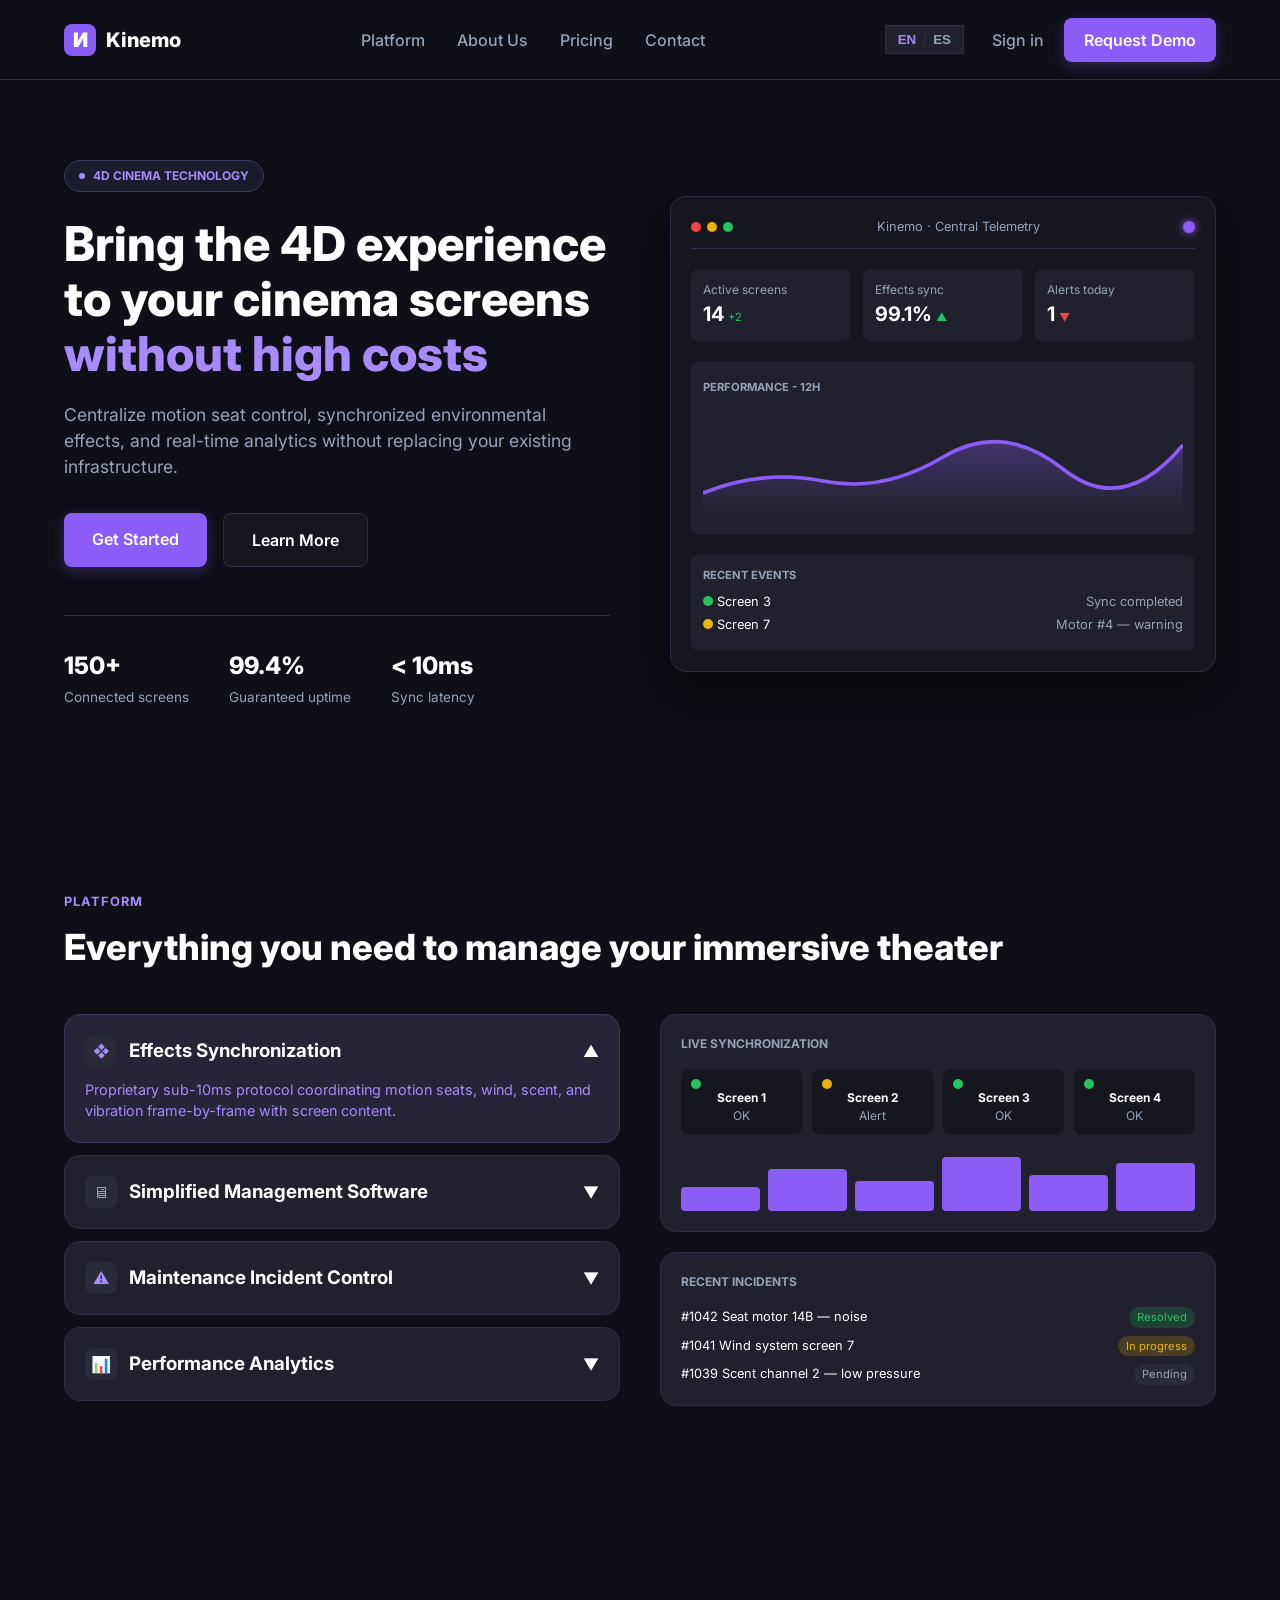
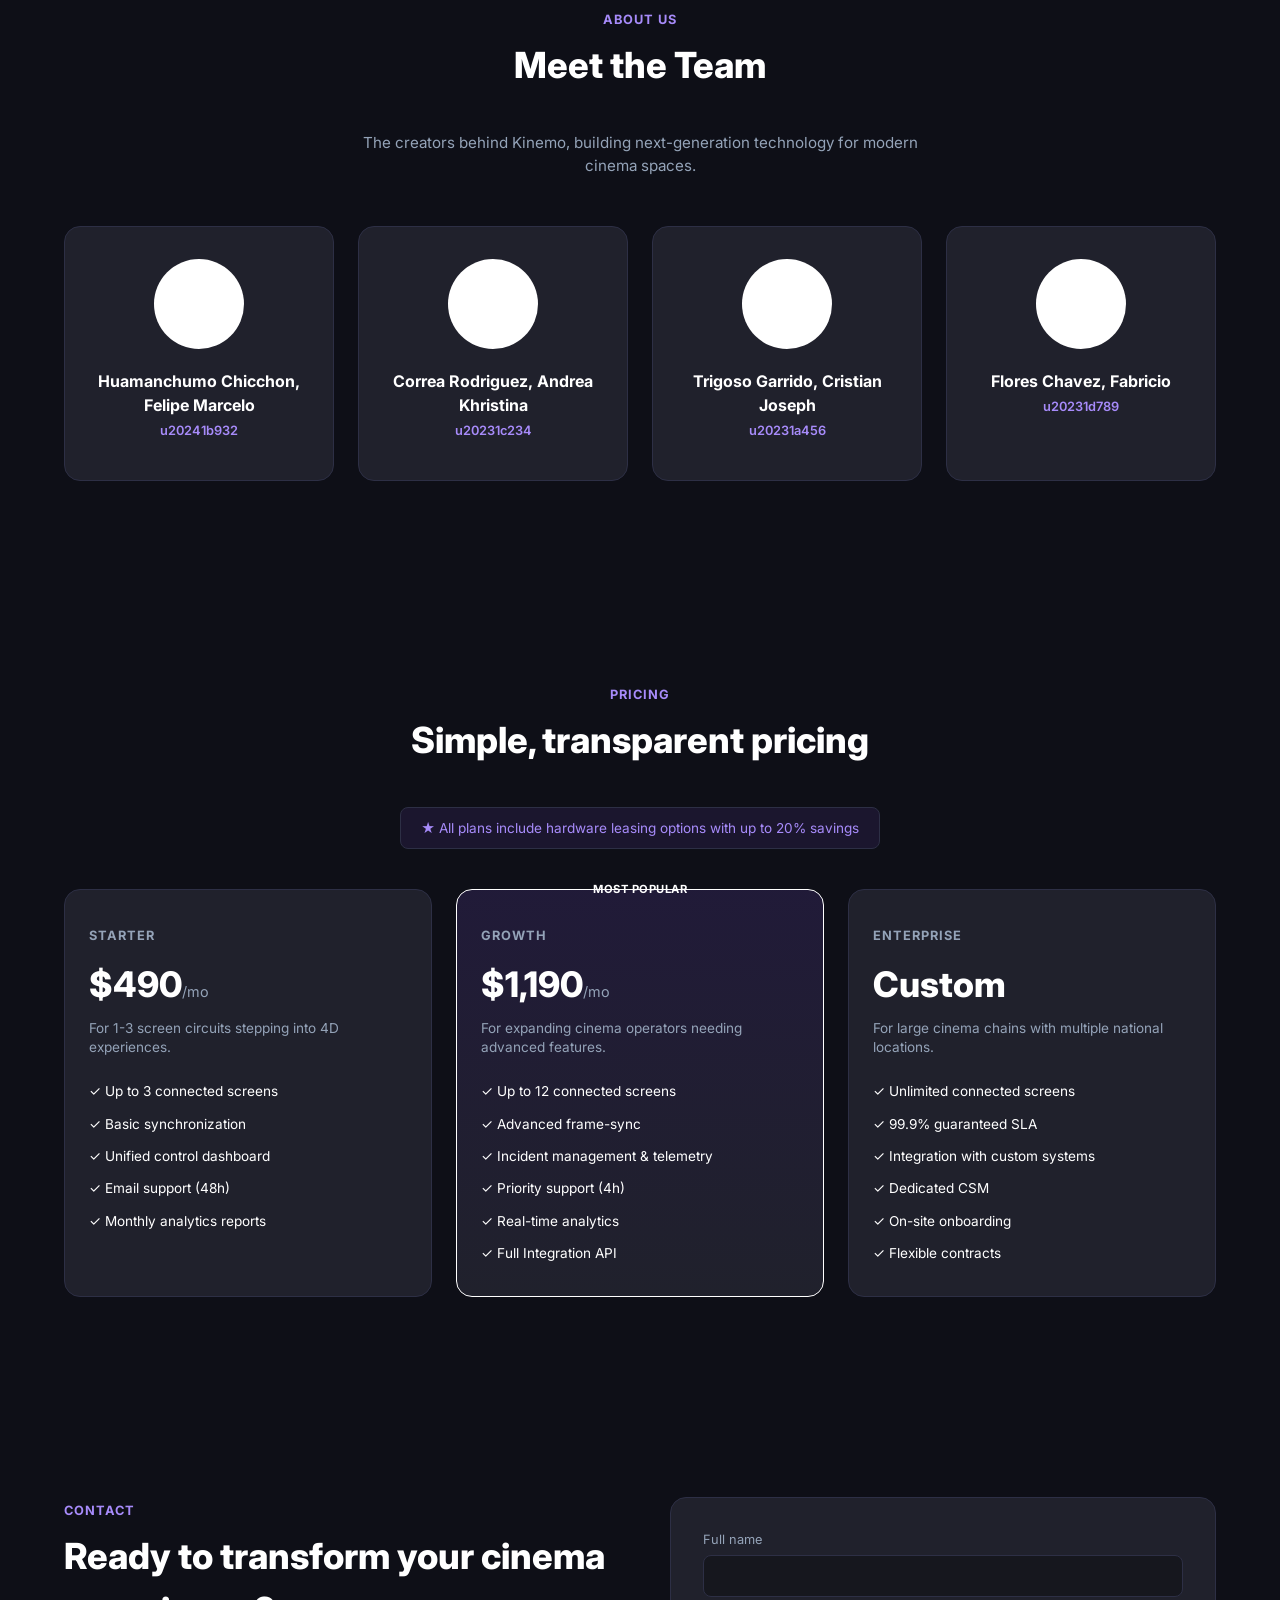
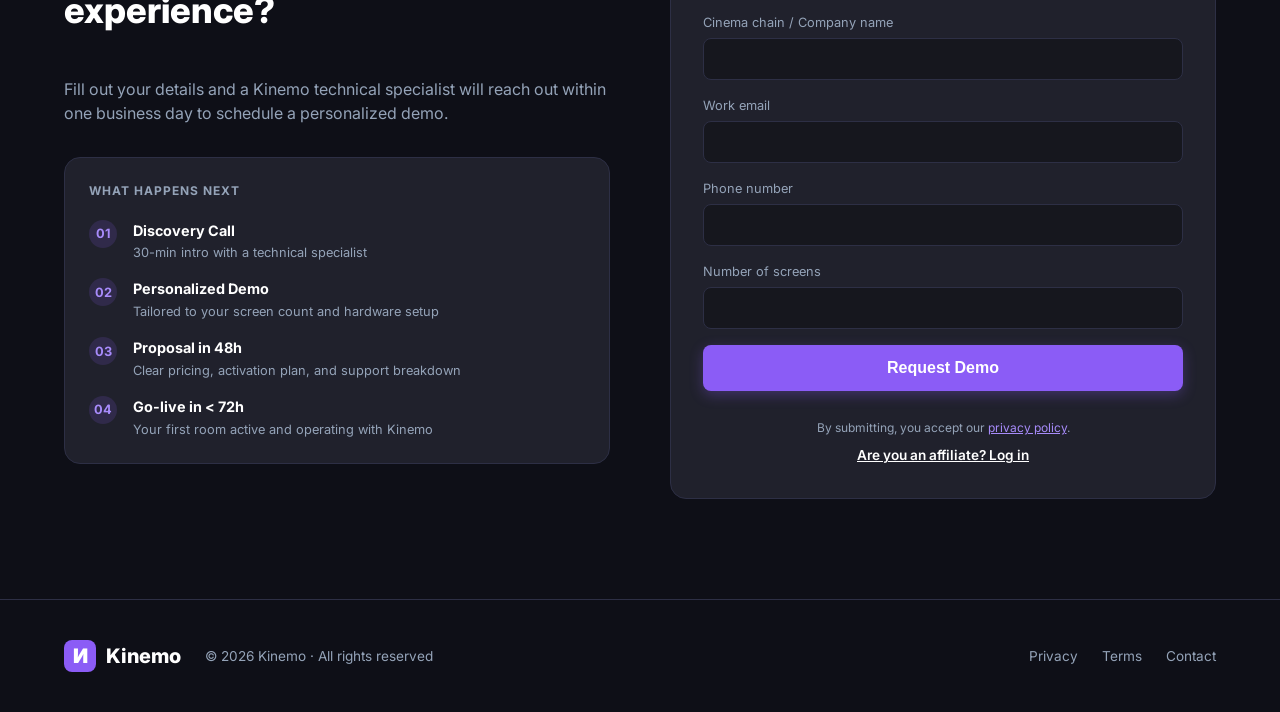
==== Kinemo-landing/index.html @ 74315244 "feat(landing): update about section, restore pricing cards and add EN/ES switcher" ====
<!DOCTYPE html>
<html lang="en">
<head>
    <meta charset="UTF-8" />
    <meta name="viewport" content="width=device-width, initial-scale=1.0" />
    <title>Kinemo — 4D Cinema Technology</title>
    <link rel="preconnect" href="https://fonts.googleapis.com">
    <link rel="preconnect" href="https://fonts.gstatic.com" crossorigin>
    <link href="https://fonts.googleapis.com/css2?family=Inter:wght@400;500;600;700;800&display=swap" rel="stylesheet">
    <link rel="stylesheet" href="css/style.css" />
</head>
<body>

<!-- HEADER / NAVBAR -->
<header class="navbar">
    <div class="container nav-container">
        <a href="#" class="logo">
            <span class="logo-icon">И</span>
            <span class="logo-text">Kinemo</span>
        </a>
        <nav class="nav-menu">
            <a href="#platform" class="nav-link" data-i18n="nav_platform">Platform</a>
            <a href="#about" class="nav-link" data-i18n="nav_about">About Us</a>
            <a href="#pricing" class="nav-link" data-i18n="nav_pricing">Pricing</a>
            <a href="#contact" class="nav-link" data-i18n="nav_contact">Contact</a>
        </nav>
        <div class="nav-actions">
            <!-- LANGUAGE SWITCHER -->
            <div class="lang-switch">
                <button id="lang-en" class="lang-btn active">EN</button>
                <span class="lang-divider">/</span>
                <button id="lang-es" class="lang-btn">ES</button>
            </div>
            <a href="#" class="btn-text" data-i18n="btn_signin">Sign in</a>
            <a href="#contact" class="btn-primary" data-i18n="btn_request_demo">Request Demo</a>
        </div>
    </div>
</header>

<!-- HERO SECTION -->
<section class="hero">
    <div class="container hero-grid">
        <div class="hero-content">
            <div class="badge">
                <span class="badge-dot"></span>
                <span data-i18n="hero_badge">4D CINEMA TECHNOLOGY</span>
            </div>
            <h1 class="hero-title" data-i18n="hero_title">
                Bring the 4D experience to your cinema screens <span class="highlight">without high costs</span>
            </h1>
            <p class="hero-description" data-i18n="hero_desc">
                Centralize motion seat control, synchronized environmental effects, and real-time analytics without replacing your existing infrastructure.
            </p>
            <div class="hero-actions">
                <a href="#contact" class="btn-primary btn-large" data-i18n="btn_start_now">Get Started</a>
                <a href="#platform" class="btn-secondary btn-large" data-i18n="btn_learn_more">Learn More</a>
            </div>
            <div class="hero-stats">
                <div class="stat-item">
                    <span class="stat-num">150+</span>
                    <span class="stat-label" data-i18n="stat_screens">Connected screens</span>
                </div>
                <div class="stat-item">
                    <span class="stat-num">99.4%</span>
                    <span class="stat-label" data-i18n="stat_uptime">Guaranteed uptime</span>
                </div>
                <div class="stat-item">
                    <span class="stat-num">&lt; 10ms</span>
                    <span class="stat-label" data-i18n="stat_latency">Sync latency</span>
                </div>
            </div>
        </div>

        <!-- DASHBOARD MOCKUP -->
        <div class="hero-preview">
            <div class="dashboard-card">
                <div class="dashboard-header">
                    <div class="window-dots">
                        <span class="dot red"></span>
                        <span class="dot yellow"></span>
                        <span class="dot green"></span>
                    </div>
                    <span class="dashboard-title">Kinemo · Central Telemetry</span>
                    <span class="dashboard-status-dot"></span>
                </div>
                <div class="dashboard-body">
                    <div class="metrics-grid">
                        <div class="metric-card">
                            <span class="m-label" data-i18n="dash_active_rooms">Active screens</span>
                            <span class="m-val">14</span>
                            <span class="m-sub positive">+2</span>
                        </div>
                        <div class="metric-card">
                            <span class="m-label" data-i18n="dash_sync">Effects sync</span>
                            <span class="m-val">99.1%</span>
                            <span class="m-sub positive">▲</span>
                        </div>
                        <div class="metric-card">
                            <span class="m-label" data-i18n="dash_alerts">Alerts today</span>
                            <span class="m-val">1</span>
                            <span class="m-sub negative">▼</span>
                        </div>
                    </div>
                    <div class="chart-box">
                        <span class="chart-title" data-i18n="dash_perf">PERFORMANCE - 12H</span>
                        <div class="chart-graphic">
                            <svg viewBox="0 0 400 100" class="chart-svg">
                                <path d="M0,80 Q50,60 100,70 T200,50 T300,60 T400,40 L400,100 L0,100 Z" fill="url(#grad)" opacity="0.4"/>
                                <path d="M0,80 Q50,60 100,70 T200,50 T300,60 T400,40" fill="none" stroke="#8B5CF6" stroke-width="3"/>
                                <defs>
                                    <linearGradient id="grad" x1="0%" y1="0%" x2="0%" y2="100%">
                                        <stop offset="0%" stop-color="#8B5CF6" stop-opacity="0.8"/>
                                        <stop offset="100%" stop-color="#8B5CF6" stop-opacity="0"/>
                                    </linearGradient>
                                </defs>
                            </svg>
                        </div>
                    </div>
                    <div class="events-list">
                        <span class="events-title" data-i18n="dash_events">RECENT EVENTS</span>
                        <div class="event-item">
                            <span class="e-room"><span class="dot green"></span> Screen 3</span>
                            <span class="e-msg" data-i18n="dash_evt1">Sync completed</span>
                        </div>
                        <div class="event-item">
                            <span class="e-room"><span class="dot yellow"></span> Screen 7</span>
                            <span class="e-msg" data-i18n="dash_evt2">Motor #4 — warning</span>
                        </div>
                    </div>
                </div>
            </div>
        </div>
    </div>
</section>

<!-- PLATFORM SECTION -->
<section id="platform" class="section platform-section">
    <div class="container">
        <span class="section-tag" data-i18n="plat_tag">PLATFORM</span>
        <h2 class="section-title" data-i18n="plat_title">Everything you need to manage your immersive theater</h2>

        <div class="platform-grid">
            <div class="accordion-list">
                <div class="accordion-item active" data-tab="tab-1">
                    <div class="acc-header">
                        <div class="acc-title-group">
                            <span class="acc-icon">❖</span>
                            <h3 data-i18n="plat_f1_title">Effects Synchronization</h3>
                        </div>
                        <span class="acc-arrow">▲</span>
                    </div>
                    <div class="acc-content" data-i18n="plat_f1_desc">
                        Proprietary sub-10ms protocol coordinating motion seats, wind, scent, and vibration frame-by-frame with screen content.
                    </div>
                </div>

                <div class="accordion-item" data-tab="tab-2">
                    <div class="acc-header">
                        <div class="acc-title-group">
                            <span class="acc-icon">🖥</span>
                            <h3 data-i18n="plat_f2_title">Simplified Management Software</h3>
                        </div>
                        <span class="acc-arrow">▼</span>
                    </div>
                    <div class="acc-content" data-i18n="plat_f2_desc">
                        Unified and intuitive dashboard to operate all theater rooms across your entire complex from a single screen.
                    </div>
                </div>

                <div class="accordion-item" data-tab="tab-3">
                    <div class="acc-header">
                        <div class="acc-title-group">
                            <span class="acc-icon">⚠</span>
                            <h3 data-i18n="plat_f3_title">Maintenance Incident Control</h3>
                        </div>
                        <span class="acc-arrow">▼</span>
                    </div>
                    <div class="acc-content" data-i18n="plat_f3_desc">
                        Proactive detection of mechanical and hydraulic issues before they interrupt a movie session.
                    </div>
                </div>

                <div class="accordion-item" data-tab="tab-4">
                    <div class="acc-header">
                        <div class="acc-title-group">
                            <span class="acc-icon">📊</span>
                            <h3 data-i18n="plat_f4_title">Performance Analytics</h3>
                        </div>
                        <span class="acc-arrow">▼</span>
                    </div>
                    <div class="acc-content" data-i18n="plat_f4_desc">
                        Detailed occupancy stats, power consumption insights, and real-time ROI tracking per auditorium.
                    </div>
                </div>
            </div>

            <div class="platform-visual">
                <div class="v-card">
                    <span class="v-title" data-i18n="plat_vis_title1">LIVE SYNCHRONIZATION</span>
                    <div class="rooms-grid">
                        <div class="room-box"><span class="dot green"></span><strong>Screen 1</strong><span>OK</span></div>
                        <div class="room-box"><span class="dot yellow"></span><strong>Screen 2</strong><span>Alert</span></div>
                        <div class="room-box"><span class="dot green"></span><strong>Screen 3</strong><span>OK</span></div>
                        <div class="room-box"><span class="dot green"></span><strong>Screen 4</strong><span>OK</span></div>
                    </div>
                    <div class="bars-graphic">
                        <div class="bar" style="height: 40%;"></div>
                        <div class="bar" style="height: 70%;"></div>
                        <div class="bar" style="height: 50%;"></div>
                        <div class="bar" style="height: 90%;"></div>
                        <div class="bar" style="height: 60%;"></div>
                        <div class="bar" style="height: 80%;"></div>
                    </div>
                </div>

                <div class="v-card">
                    <span class="v-title" data-i18n="plat_vis_title2">RECENT INCIDENTS</span>
                    <div class="incidents-list">
                        <div class="inc-item">
                            <span>#1042 Seat motor 14B — noise</span>
                            <span class="tag tag-green">Resolved</span>
                        </div>
                        <div class="inc-item">
                            <span>#1041 Wind system screen 7</span>
                            <span class="tag tag-yellow">In progress</span>
                        </div>
                        <div class="inc-item">
                            <span>#1039 Scent channel 2 — low pressure</span>
                            <span class="tag tag-gray">Pending</span>
                        </div>
                    </div>
                </div>
            </div>
        </div>
    </div>
</section>

<!-- ABOUT US SECTION -->
<section id="about" class="section about-section">
    <div class="container text-center">
        <span class="section-tag" data-i18n="about_tag">ABOUT US</span>
        <h2 class="section-title" data-i18n="about_title">Meet the Team</h2>
        <p class="about-subtitle" data-i18n="about_subtitle">
            The creators behind Kinemo, building next-generation technology for modern cinema spaces.
        </p>

        <div class="team-grid">
            <div class="team-card">
                <div class="avatar-circle"></div>
                <h3 class="member-name">Huamanchumo Chicchon, Felipe Marcelo</h3>
                <span class="member-code">u20241b932</span>
            </div>

            <div class="team-card">
                <div class="avatar-circle"></div>
                <h3 class="member-name">Correa Rodriguez, Andrea Khristina</h3>
                <span class="member-code">u20231c234</span>
            </div>

            <div class="team-card">
                <div class="avatar-circle"></div>
                <h3 class="member-name">Trigoso Garrido, Cristian Joseph</h3>
                <span class="member-code">u20231a456</span>
            </div>

            <div class="team-card">
                <div class="avatar-circle"></div>
                <h3 class="member-name">Flores Chavez, Fabricio</h3>
                <span class="member-code">u20231d789</span>
            </div>
        </div>
    </div>
</section>

<!-- PRICING SECTION (Original Graphic Cards without bottom buttons) -->
<section id="pricing" class="section pricing-section">
    <div class="container text-center">
        <span class="section-tag" data-i18n="pricing_tag">PRICING</span>
        <h2 class="section-title" data-i18n="pricing_title">Simple, transparent pricing</h2>

        <div class="pricing-banner" data-i18n="pricing_banner">
            ★ All plans include hardware leasing options with up to 20% savings
        </div>

        <div class="pricing-grid">
            <!-- STARTER CARD -->
            <div class="pricing-card">
                <div class="card-plan-header">
                    <span class="plan-name">STARTER</span>
                    <div class="plan-price">$490<span class="per-month">/mo</span></div>
                    <p class="plan-desc" data-i18n="p_starter_desc">For 1-3 screen circuits stepping into 4D experiences.</p>
                </div>
                <ul class="features-list">
                    <li data-i18n="p_s_f1">✓ Up to 3 connected screens</li>
                    <li data-i18n="p_s_f2">✓ Basic synchronization</li>
                    <li data-i18n="p_s_f3">✓ Unified control dashboard</li>
                    <li data-i18n="p_s_f4">✓ Email support (48h)</li>
                    <li data-i18n="p_s_f5">✓ Monthly analytics reports</li>
                </ul>
            </div>

            <!-- GROWTH CARD (FEATURED) -->
            <div class="pricing-card featured">
                <div class="featured-badge" data-i18n="p_badge_popular">MOST POPULAR</div>
                <div class="card-plan-header">
                    <span class="plan-name">GROWTH</span>
                    <div class="plan-price">$1,190<span class="per-month">/mo</span></div>
                    <p class="plan-desc" data-i18n="p_growth_desc">For expanding cinema operators needing advanced features.</p>
                </div>
                <ul class="features-list">
                    <li data-i18n="p_g_f1">✓ Up to 12 connected screens</li>
                    <li data-i18n="p_g_f2">✓ Advanced frame-sync</li>
                    <li data-i18n="p_g_f3">✓ Incident management & telemetry</li>
                    <li data-i18n="p_g_f4">✓ Priority support (4h)</li>
                    <li data-i18n="p_g_f5">✓ Real-time analytics</li>
                    <li data-i18n="p_g_f6">✓ Full Integration API</li>
                </ul>
            </div>

            <!-- ENTERPRISE CARD -->
            <div class="pricing-card">
                <div class="card-plan-header">
                    <span class="plan-name">ENTERPRISE</span>
                    <div class="plan-price">Custom</div>
                    <p class="plan-desc" data-i18n="p_ent_desc">For large cinema chains with multiple national locations.</p>
                </div>
                <ul class="features-list">
                    <li data-i18n="p_e_f1">✓ Unlimited connected screens</li>
                    <li data-i18n="p_e_f2">✓ 99.9% guaranteed SLA</li>
                    <li data-i18n="p_e_f3">✓ Integration with custom systems</li>
                    <li data-i18n="p_e_f4">✓ Dedicated CSM</li>
                    <li data-i18n="p_e_f5">✓ On-site onboarding</li>
                    <li data-i18n="p_e_f6">✓ Flexible contracts</li>
                </ul>
            </div>
        </div>
    </div>
</section>

<!-- CONTACT SECTION -->
<section id="contact" class="section contact-section">
    <div class="container contact-grid">
        <div class="contact-info">
            <span class="section-tag" data-i18n="contact_tag">CONTACT</span>
            <h2 class="section-title" data-i18n="contact_title">Ready to transform your cinema experience?</h2>
            <p class="contact-desc" data-i18n="contact_desc">
                Fill out your details and a Kinemo technical specialist will reach out within one business day to schedule a personalized demo.
            </p>

            <!-- WHAT HAPPENS NEXT GRAPHIC BOX -->
            <div class="steps-box">
                <span class="steps-title" data-i18n="steps_header">WHAT HAPPENS NEXT</span>
                <div class="step-item">
                    <div class="step-num">01</div>
                    <div class="step-text">
                        <strong data-i18n="step1_title">Discovery Call</strong>
                        <p data-i18n="step1_desc">30-min intro with a technical specialist</p>
                    </div>
                </div>
                <div class="step-item">
                    <div class="step-num">02</div>
                    <div class="step-text">
                        <strong data-i18n="step2_title">Personalized Demo</strong>
                        <p data-i18n="step2_desc">Tailored to your screen count and hardware setup</p>
                    </div>
                </div>
                <div class="step-item">
                    <div class="step-num">03</div>
                    <div class="step-text">
                        <strong data-i18n="step3_title">Proposal in 48h</strong>
                        <p data-i18n="step3_desc">Clear pricing, activation plan, and support breakdown</p>
                    </div>
                </div>
                <div class="step-item">
                    <div class="step-num">04</div>
                    <div class="step-text">
                        <strong data-i18n="step4_title">Go-live in &lt; 72h</strong>
                        <p data-i18n="step4_desc">Your first room active and operating with Kinemo</p>
                    </div>
                </div>
            </div>
        </div>

        <!-- FORM CARD -->
        <div class="form-card">
            <form id="demo-form">
                <div class="form-group">
                    <label for="name" data-i18n="lbl_fullname">Full name</label>
                    <input type="text" id="name" required />
                </div>
                <div class="form-group">
                    <label for="company" data-i18n="lbl_company">Cinema chain / Company name</label>
                    <input type="text" id="company" required />
                </div>
                <div class="form-group">
                    <label for="email" data-i18n="lbl_email">Work email</label>
                    <input type="email" id="email" required />
                </div>
                <div class="form-group">
                    <label for="phone" data-i18n="lbl_phone">Phone number</label>
                    <input type="tel" id="phone" required />
                </div>
                <div class="form-group">
                    <label for="screens" data-i18n="lbl_screens">Number of screens</label>
                    <input type="number" id="screens" min="1" required />
                </div>

                <button type="submit" class="btn-primary full-width btn-large" data-i18n="btn_request_demo">Request Demo</button>

                <div class="form-footer-links">
                    <p class="form-disclaimer"><span data-i18n="form_disclaimer">By submitting, you accept our</span> <a href="#" data-i18n="privacy_link">privacy policy</a>.</p>
                    <a href="#" class="affiliate-link" data-i18n="affiliate_link">Are you an affiliate? Log in</a>
                </div>
            </form>
        </div>
    </div>
</section>

<!-- FOOTER -->
<footer class="footer">
    <div class="container footer-container">
        <div class="footer-left">
            <a href="#" class="logo">
                <span class="logo-icon">И</span>
                <span class="logo-text">Kinemo</span>
            </a>
            <span class="copyright">© 2026 Kinemo · All rights reserved</span>
        </div>
        <div class="footer-links">
            <a href="#" data-i18n="ft_privacy">Privacy</a>
            <a href="#" data-i18n="ft_terms">Terms</a>
            <a href="#contact" data-i18n="ft_contact">Contact</a>
        </div>
    </div>
</footer>

<script src="js/main.js"></script>
</body>
</html>
---- Kinemo-landing/css/style.css ----
/* VARIABLES GLOBALES Y PALETA HEX */
:root {
    --bg-main: #0E0F17;
    --bg-card: #16171E;
    --bg-card-alt: #20212C;
    --bg-active: #272338;
    --purple-primary: #8B5CF6;
    --purple-light: #A78BFA;
    --purple-glow: rgba(139, 92, 246, 0.3);
    --text-white: #FFFFFF;
    --text-muted: #94A3B8;
    --border-color: #2D2F45;
    --border-active: #3B385D;
    --green-status: #22C55E;
    --yellow-status: #EAB308;
    --font-family: 'Inter', sans-serif;
    --radius-lg: 16px;
    --radius-md: 8px;
}

* {
    box-sizing: border-box;
    margin: 0;
    padding: 0;
}

body {
    background-color: var(--bg-main);
    color: var(--text-white);
    font-family: var(--font-family);
    line-height: 1.5;
}

.container {
    max-width: 1200px;
    margin: 0 auto;
    padding: 0 24px;
}

/* BOTONES */
.btn-primary {
    background-color: var(--purple-primary);
    color: var(--text-white);
    padding: 10px 20px;
    border-radius: var(--radius-md);
    text-decoration: none;
    font-weight: 600;
    border: none;
    cursor: pointer;
    box-shadow: 0 4px 14px var(--purple-glow);
    transition: all 0.2s ease;
    display: inline-block;
    text-align: center;
}

.btn-primary:hover {
    filter: brightness(1.1);
    transform: translateY(-1px);
}

.btn-secondary {
    background-color: var(--bg-card);
    color: var(--text-white);
    padding: 10px 20px;
    border-radius: var(--radius-md);
    text-decoration: none;
    font-weight: 600;
    border: 1px solid var(--border-color);
    display: inline-block;
    text-align: center;
}

.btn-white {
    background-color: #FFFFFF;
    color: #000000;
    padding: 10px 20px;
    border-radius: var(--radius-md);
    text-decoration: none;
    font-weight: 700;
    display: inline-block;
    text-align: center;
}

.btn-text {
    color: var(--text-muted);
    text-decoration: none;
    font-weight: 500;
}

.btn-large {
    padding: 14px 28px;
    font-size: 1rem;
}

.full-width {
    width: 100%;
}

/* HEADER */
.navbar {
    height: 80px;
    border-bottom: 1px solid var(--border-color);
    display: flex;
    align-items: center;
}

.nav-container {
    display: flex;
    justify-content: space-between;
    align-items: center;
    width: 100%;
}

.logo {
    display: flex;
    align-items: center;
    gap: 10px;
    text-decoration: none;
    color: var(--text-white);
    font-weight: 800;
    font-size: 1.25rem;
}

.logo-icon {
    background: var(--purple-primary);
    width: 32px;
    height: 32px;
    border-radius: 8px;
    display: flex;
    align-items: center;
    justify-content: center;
    font-weight: 900;
}

.nav-menu {
    display: flex;
    gap: 32px;
}

.nav-link {
    color: var(--text-muted);
    text-decoration: none;
    font-weight: 500;
    transition: color 0.2s;
}

.nav-link:hover {
    color: var(--text-white);
}

.nav-actions {
    display: flex;
    align-items: center;
    gap: 20px;
}

/* HERO */
.hero {
    padding: 80px 0;
}

.hero-grid {
    display: grid;
    grid-template-columns: 1fr 1fr;
    gap: 60px;
    align-items: center;
}

.badge {
    display: inline-flex;
    align-items: center;
    gap: 8px;
    background-color: #1A1B2D;
    border: 1px solid var(--border-active);
    color: var(--purple-light);
    padding: 6px 14px;
    border-radius: 20px;
    font-size: 0.75rem;
    font-weight: 700;
    margin-bottom: 24px;
}

.badge-dot {
    width: 6px;
    height: 6px;
    background-color: var(--purple-light);
    border-radius: 50%;
}

.hero-title {
    font-size: 3rem;
    font-weight: 800;
    line-height: 1.15;
    margin-bottom: 20px;
}

.hero-title .highlight {
    color: var(--purple-light);
}

.hero-description {
    color: var(--text-muted);
    font-size: 1.1rem;
    margin-bottom: 32px;
}

.hero-actions {
    display: flex;
    gap: 16px;
    margin-bottom: 48px;
}

.hero-stats {
    display: flex;
    gap: 40px;
    border-top: 1px solid var(--border-color);
    padding-top: 32px;
}

.stat-num {
    display: block;
    font-size: 1.5rem;
    font-weight: 800;
}

.stat-label {
    font-size: 0.85rem;
    color: var(--text-muted);
}

/* DASHBOARD PREVIEW */
.dashboard-card {
    background: var(--bg-card);
    border: 1px solid var(--border-color);
    border-radius: var(--radius-lg);
    padding: 20px;
    box-shadow: 0 20px 40px rgba(0, 0, 0, 0.5);
}

.dashboard-header {
    display: flex;
    align-items: center;
    justify-content: space-between;
    border-bottom: 1px solid var(--border-color);
    padding-bottom: 12px;
    margin-bottom: 20px;
}

.window-dots {
    display: flex;
    gap: 6px;
}

.dot {
    width: 10px;
    height: 10px;
    border-radius: 50%;
    display: inline-block;
}

.dot.red { background: #EF4444; }
.dot.yellow { background: var(--yellow-status); }
.dot.green { background: var(--green-status); }

.dashboard-title {
    font-size: 0.8rem;
    color: var(--text-muted);
}

.dashboard-status-dot {
    width: 12px;
    height: 12px;
    background: var(--purple-primary);
    border-radius: 50%;
    box-shadow: 0 0 8px var(--purple-primary);
}

.metrics-grid {
    display: grid;
    grid-template-columns: repeat(3, 1fr);
    gap: 12px;
    margin-bottom: 20px;
}

.metric-card {
    background: var(--bg-card-alt);
    padding: 12px;
    border-radius: var(--radius-md);
}

.m-label {
    display: block;
    font-size: 0.75rem;
    color: var(--text-muted);
}

.m-val {
    font-size: 1.25rem;
    font-weight: 700;
}

.m-sub {
    font-size: 0.7rem;
}

.m-sub.positive { color: var(--green-status); }
.m-sub.negative { color: #EF4444; }

.chart-box {
    background: var(--bg-card-alt);
    padding: 12px;
    border-radius: var(--radius-md);
    margin-bottom: 20px;
}

.chart-title {
    font-size: 0.7rem;
    color: var(--text-muted);
    font-weight: 700;
}

.events-list {
    background: var(--bg-card-alt);
    padding: 12px;
    border-radius: var(--radius-md);
}

.events-title {
    font-size: 0.7rem;
    color: var(--text-muted);
    font-weight: 700;
    display: block;
    margin-bottom: 8px;
}

.event-item {
    display: flex;
    justify-content: space-between;
    font-size: 0.8rem;
    margin-bottom: 4px;
}

.e-msg { color: var(--text-muted); }

/* SECCIONES COMPARTIDAS */
.section {
    padding: 100px 0;
}

.section-tag {
    color: var(--purple-light);
    font-size: 0.8rem;
    font-weight: 700;
    letter-spacing: 1px;
}

.section-title {
    font-size: 2.25rem;
    font-weight: 800;
    margin-top: 8px;
    margin-bottom: 40px;
}

.text-center {
    text-align: center;
}

/* ACCORDION / PLATFORM */
.platform-grid {
    display: grid;
    grid-template-columns: 1fr 1fr;
    gap: 40px;
}

.accordion-list {
    display: flex;
    flex-direction: column;
    gap: 12px;
}

.accordion-item {
    background: var(--bg-card-alt);
    border: 1px solid var(--border-color);
    border-radius: var(--radius-lg);
    padding: 20px;
    cursor: pointer;
}

.accordion-item.active {
    background: var(--bg-active);
    border-color: var(--border-active);
}

.acc-header {
    display: flex;
    justify-content: space-between;
    align-items: center;
}

.acc-title-group {
    display: flex;
    align-items: center;
    gap: 12px;
}

.acc-icon {
    background: #2A2B3A;
    color: var(--purple-light);
    width: 32px;
    height: 32px;
    border-radius: 8px;
    display: flex;
    align-items: center;
    justify-content: center;
}

.acc-content {
    margin-top: 12px;
    color: var(--purple-light);
    font-size: 0.9rem;
    display: none;
}

.accordion-item.active .acc-content {
    display: block;
}

.platform-visual {
    display: flex;
    flex-direction: column;
    gap: 20px;
}

.v-card {
    background: var(--bg-card-alt);
    border: 1px solid var(--border-color);
    border-radius: var(--radius-lg);
    padding: 20px;
}

.v-title {
    font-size: 0.75rem;
    color: var(--text-muted);
    font-weight: 700;
    margin-bottom: 16px;
    display: block;
}

.rooms-grid {
    display: grid;
    grid-template-columns: repeat(4, 1fr);
    gap: 10px;
    margin-bottom: 16px;
}

.room-box {
    background: var(--bg-card);
    padding: 10px;
    border-radius: 8px;
    font-size: 0.75rem;
    text-align: center;
}

.room-box span {
    display: block;
    color: var(--text-muted);
}

.bars-graphic {
    display: flex;
    align-items: flex-end;
    gap: 8px;
    height: 60px;
}

.bar {
    flex: 1;
    background: var(--purple-primary);
    border-radius: 4px;
}

.incidents-list {
    display: flex;
    flex-direction: column;
    gap: 8px;
}

.inc-item {
    display: flex;
    justify-content: space-between;
    font-size: 0.8rem;
}

.tag {
    padding: 2px 8px;
    border-radius: 12px;
    font-size: 0.7rem;
}

.tag-green { background: rgba(34, 197, 94, 0.2); color: var(--green-status); }
.tag-yellow { background: rgba(234, 179, 8, 0.2); color: var(--yellow-status); }
.tag-gray { background: #2A2B3A; color: var(--text-muted); }

/* PRICING */
.pricing-banner {
    background: var(--bg-active);
    border: 1px solid var(--border-active);
    text-align: center;
    padding: 12px;
    border-radius: var(--radius-lg);
    color: var(--purple-light);
    font-size: 0.9rem;
    margin-bottom: 40px;
}

.pricing-grid {
    display: grid;
    grid-template-columns: repeat(3, 1fr);
    gap: 24px;
}

.pricing-card {
    background: var(--bg-card-alt);
    border: 1px solid var(--border-color);
    border-radius: var(--radius-lg);
    padding: 32px;
    position: relative;
    display: flex;
    flex-direction: column;
}

.pricing-card.popular {
    background: var(--purple-primary);
    border-color: var(--purple-primary);
    color: var(--text-white);
}

.popular-badge {
    position: absolute;
    top: -12px;
    left: 20px;
    background: #FFFFFF;
    color: #000000;
    font-size: 0.7rem;
    font-weight: 800;
    padding: 4px 12px;
    border-radius: 12px;
}

.p-tier {
    font-size: 0.8rem;
    font-weight: 700;
}

.p-price {
    font-size: 2.5rem;
    font-weight: 800;
    margin: 12px 0;
}

.p-price span {
    font-size: 1rem;
    font-weight: 400;
    color: var(--text-muted);
}

.pricing-card.popular .p-price span {
    color: rgba(255, 255, 255, 0.8);
}

.p-desc {
    font-size: 0.85rem;
    color: var(--text-muted);
    margin-bottom: 24px;
}

.pricing-card.popular .p-desc {
    color: rgba(255, 255, 255, 0.9);
}

.p-features {
    list-style: none;
    margin-bottom: 32px;
    flex: 1;
}

.p-features li {
    font-size: 0.85rem;
    margin-bottom: 12px;
}

/* CONTACT */
.contact-grid {
    display: grid;
    grid-template-columns: 1fr 1fr;
    gap: 60px;
}

.contact-desc {
    color: var(--text-muted);
    margin-bottom: 32px;
}

.steps-card {
    background: var(--bg-card-alt);
    border: 1px solid var(--border-color);
    border-radius: var(--radius-lg);
    padding: 24px;
}

.steps-title {
    font-size: 0.75rem;
    color: var(--text-muted);
    font-weight: 700;
    display: block;
    margin-bottom: 16px;
}

.step-item {
    display: flex;
    gap: 16px;
    margin-bottom: 16px;
}

.step-num {
    background: #2A2B3A;
    color: var(--purple-light);
    width: 28px;
    height: 28px;
    border-radius: 50%;
    display: flex;
    align-items: center;
    justify-content: center;
    font-size: 0.75rem;
    font-weight: 700;
}

.step-item p {
    font-size: 0.8rem;
    color: var(--text-muted);
}

.form-card {
    background: var(--bg-card-alt);
    border: 1px solid var(--border-color);
    border-radius: var(--radius-lg);
    padding: 32px;
}

.form-card h3 {
    margin-bottom: 24px;
}

.form-group {
    margin-bottom: 16px;
}

.form-group label {
    display: block;
    font-size: 0.8rem;
    color: var(--text-muted);
    margin-bottom: 6px;
}

.form-group input {
    width: 100%;
    padding: 12px;
    background: var(--bg-card);
    border: 1px solid var(--border-color);
    border-radius: var(--radius-md);
    color: var(--text-white);
    font-family: inherit;
}

.form-group input:focus {
    outline: none;
    border-color: var(--purple-primary);
}

.form-disclaimer {
    font-size: 0.75rem;
    color: var(--text-muted);
    text-align: center;
    margin-top: 12px;
}

.form-disclaimer a {
    color: var(--purple-light);
}

/* FOOTER */
.footer {
    border-top: 1px solid var(--border-color);
    padding: 40px 0;
}

.footer-container {
    display: flex;
    justify-content: space-between;
    align-items: center;
}

.footer-left {
    display: flex;
    align-items: center;
    gap: 24px;
}

.copyright {
    font-size: 0.85rem;
    color: var(--text-muted);
}

.footer-links {
    display: flex;
    gap: 24px;
}

.footer-links a {
    color: var(--text-muted);
    text-decoration: none;
    font-size: 0.85rem
}
/* ABOUT US / EQUIPO */
.about-subtitle {
    color: var(--text-muted);
    max-width: 600px;
    margin: 0 auto 48px auto;
    font-size: 0.95rem;
}

.team-grid {
    display: grid;
    grid-template-columns: repeat(auto-fit, minmax(220px, 1fr));
    gap: 24px;
}

.team-card {
    background: var(--bg-card-alt);
    border: 1px solid var(--border-color);
    border-radius: var(--radius-lg);
    padding: 32px 20px;
    display: flex;
    flex-direction: column;
    align-items: center;
}

.avatar-circle {
    width: 90px;
    height: 90px;
    background-color: #FFFFFF;
    border-radius: 50%;
    margin-bottom: 20px;
}

.member-name {
    font-size: 1rem;
    font-weight: 700;
    margin-bottom: 4px;
}

.member-code {
    font-size: 0.8rem;
    color: var(--purple-light);
    font-weight: 600;
    margin-bottom: 8px;
}

.member-role {
    font-size: 0.8rem;
    color: var(--text-muted);
}

/* PRICING WIREFRAME */
.pricing-subtitle {
    color: var(--text-muted);
    font-size: 0.95rem;
    margin-bottom: 40px;
}

.pricing-wireframe-grid {
    display: grid;
    grid-template-columns: repeat(3, 1fr);
    gap: 24px;
}

.wireframe-box {
    background: var(--bg-card-alt);
    border: 1px solid var(--border-color);
    border-radius: var(--radius-lg);
    height: 320px;
    position: relative;
    overflow: hidden;
}

.wireframe-cross {
    width: 100%;
    height: 100%;
    position: relative;
}

.wireframe-cross::before,
.wireframe-cross::after {
    content: '';
    position: absolute;
    top: 0;
    left: 0;
    width: 100%;
    height: 100%;
    border-top: 1px dashed rgba(255, 255, 255, 0.2);
}

.wireframe-cross::before {
    transform: rotate(32deg);
    transform-origin: top left;
    width: 120%;
}

.wireframe-cross::after {
    transform: rotate(-32deg);
    transform-origin: top right;
    width: 120%;
}

.contact-media-placeholder {
    height: 240px;
    margin-top: 24px;
}

/* CONTACT FORM & FOOTER LINKS */
.form-footer-links {
    margin-top: 16px;
    text-align: center;
    display: flex;
    flex-direction: column;
    gap: 8px;
}

.affiliate-link {
    color: var(--text-white);
    font-size: 0.85rem;
    font-weight: 600;
    text-decoration: underline;
}

.affiliate-link:hover {
    color: var(--purple-light);

}

/* LANGUAGE SWITCHER */
.lang-switch {
    display: flex;
    align-items: center;
    gap: 4px;
    background: var(--bg-card-alt);
    border: 1px solid var(--border-color);
    padding: 4px 10px;
    border-radius: var(--radius-sm);
    font-size: 0.8rem;
    font-weight: 600;
    margin-right: 8px;
}

.lang-btn {
    background: none;
    border: none;
    color: var(--text-muted);
    cursor: pointer;
    padding: 0 2px;
    font-weight: 600;
    transition: color 0.2s;
}

.lang-btn.active,
.lang-btn:hover {
    color: var(--purple-light);
}

.lang-divider {
    color: var(--border-color);
}

/* PRICING STYLES (RESTORED) */
.pricing-banner {
    background: rgba(139, 92, 246, 0.1);
    border: 1px solid var(--border-color);
    color: var(--purple-light);
    padding: 10px 20px;
    border-radius: var(--radius-md);
    font-size: 0.85rem;
    display: inline-block;
    margin-bottom: 40px;
}

.pricing-grid {
    display: grid;
    grid-template-columns: repeat(auto-fit, minmax(280px, 1fr));
    gap: 24px;
    align-items: stretch;
}

.pricing-card {
    background: var(--bg-card-alt);
    border: 1px solid var(--border-color);
    border-radius: var(--radius-lg);
    padding: 32px 24px;
    display: flex;
    flex-direction: column;
    text-align: left;
    position: relative;
}

.pricing-card.featured {
    border-color: var(--purple-main);
    background: linear-gradient(180deg, rgba(139, 92, 246, 0.15) 0%, var(--bg-card-alt) 100%);
}

.featured-badge {
    position: absolute;
    top: -12px;
    left: 50%;
    transform: translateX(-50%);
    background: var(--purple-main);
    color: #FFF;
    font-size: 0.7rem;
    font-weight: 700;
    padding: 3px 12px;
    border-radius: 12px;
    letter-spacing: 0.5px;
}

.card-plan-header {
    margin-bottom: 24px;
}

.plan-name {
    font-size: 0.8rem;
    font-weight: 700;
    letter-spacing: 1px;
    color: var(--text-muted);
}

.plan-price {
    font-size: 2.2rem;
    font-weight: 800;
    color: var(--text-white);
    margin: 12px 0 8px 0;
}

.per-month {
    font-size: 0.9rem;
    color: var(--text-muted);
    font-weight: 400;
}

.plan-desc {
    font-size: 0.85rem;
    color: var(--text-muted);
    line-height: 1.4;
}

.features-list {
    list-style: none;
    padding: 0;
    margin: 0;
    display: flex;
    flex-direction: column;
    gap: 12px;
}

.features-list li {
    font-size: 0.85rem;
    color: var(--text-white);
}

/* WHAT HAPPENS NEXT BOX (RESTORED) */
.steps-box {
    background: var(--bg-card-alt);
    border: 1px solid var(--border-color);
    border-radius: var(--radius-lg);
    padding: 24px;
    margin-top: 32px;
}

.steps-title {
    display: block;
    font-size: 0.75rem;
    font-weight: 700;
    color: var(--text-muted);
    letter-spacing: 1px;
    margin-bottom: 20px;
}

.step-item {
    display: flex;
    align-items: flex-start;
    gap: 16px;
    margin-bottom: 16px;
}

.step-item:last-child {
    margin-bottom: 0;
}

.step-num {
    background: rgba(139, 92, 246, 0.15);
    color: var(--purple-light);
    font-size: 0.8rem;
    font-weight: 700;
    width: 28px;
    height: 28px;
    border-radius: 50%;
    display: flex;
    align-items: center;
    justify-content: center;
    flex-shrink: 0;
}

.step-text strong {
    display: block;
    font-size: 0.9rem;
    color: var(--text-white);
}

.step-text p {
    font-size: 0.8rem;
    color: var(--text-muted);
    margin: 2px 0 0 0;
}
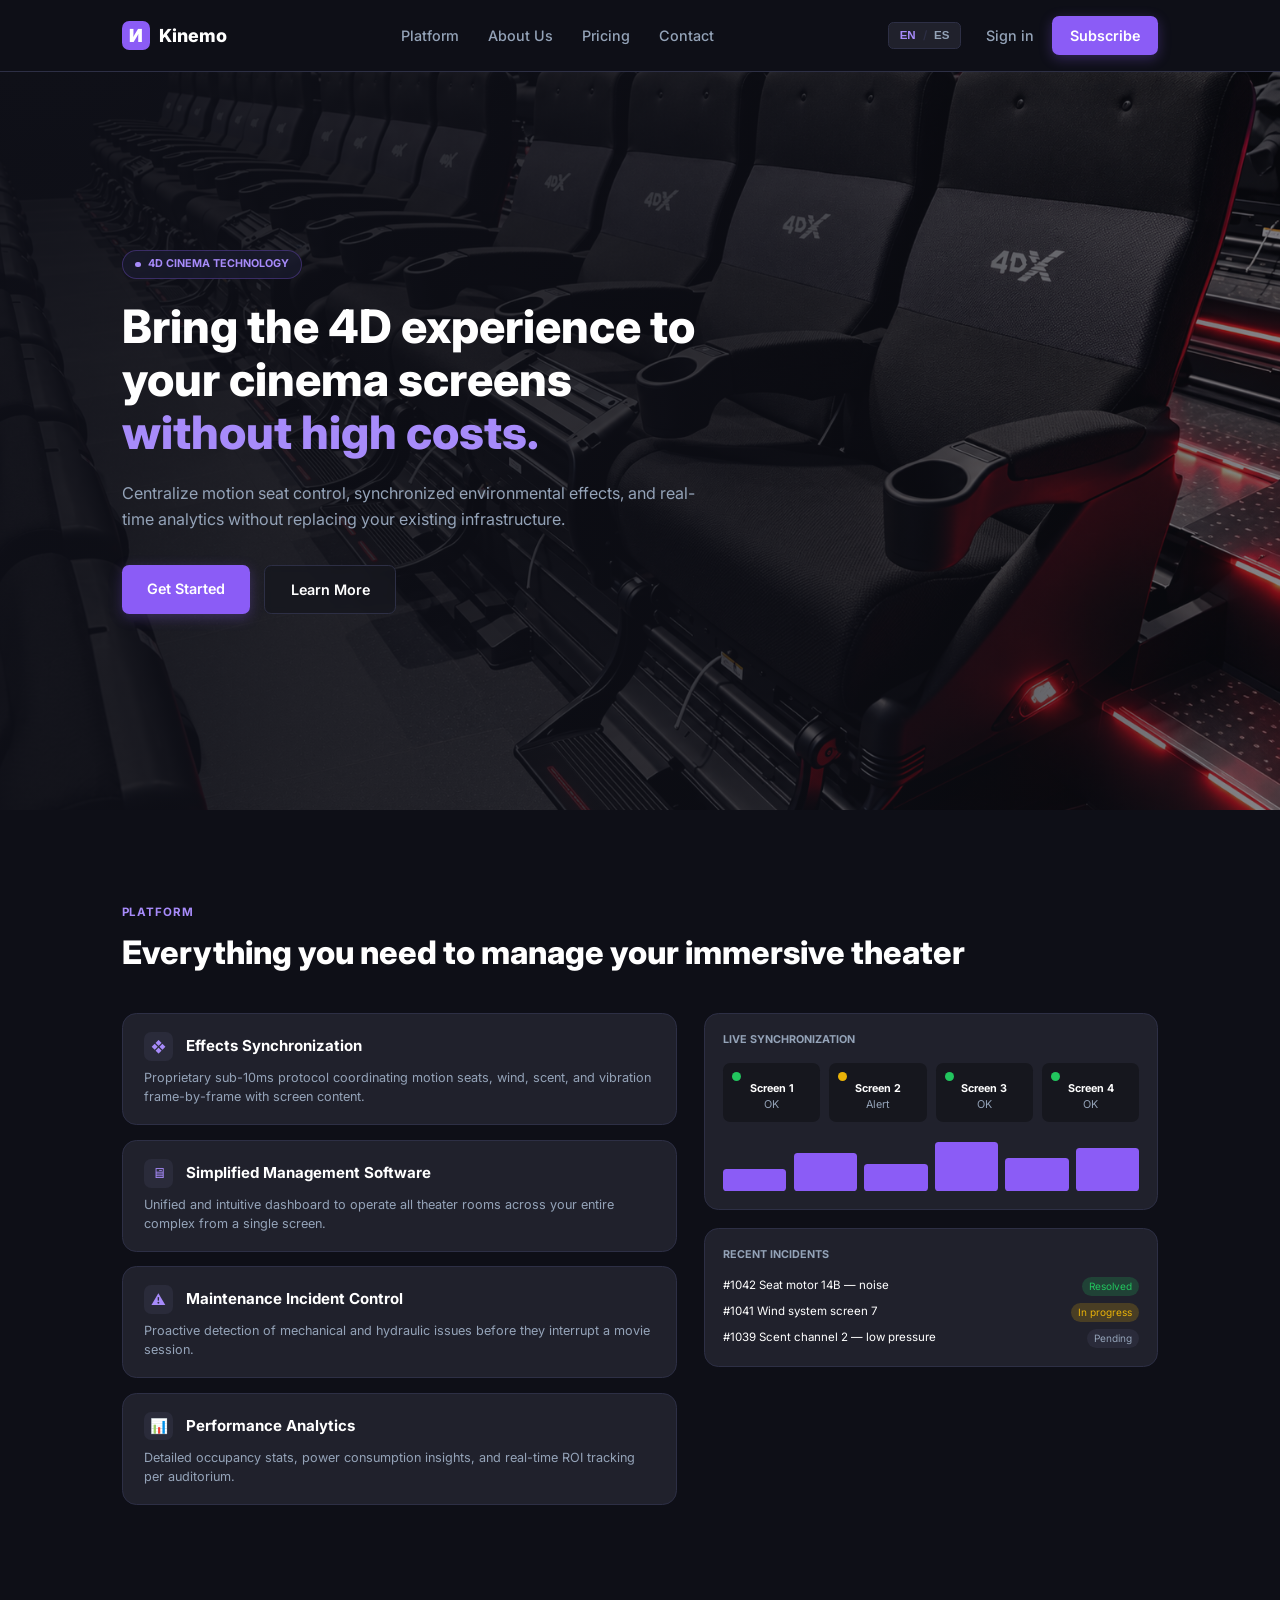
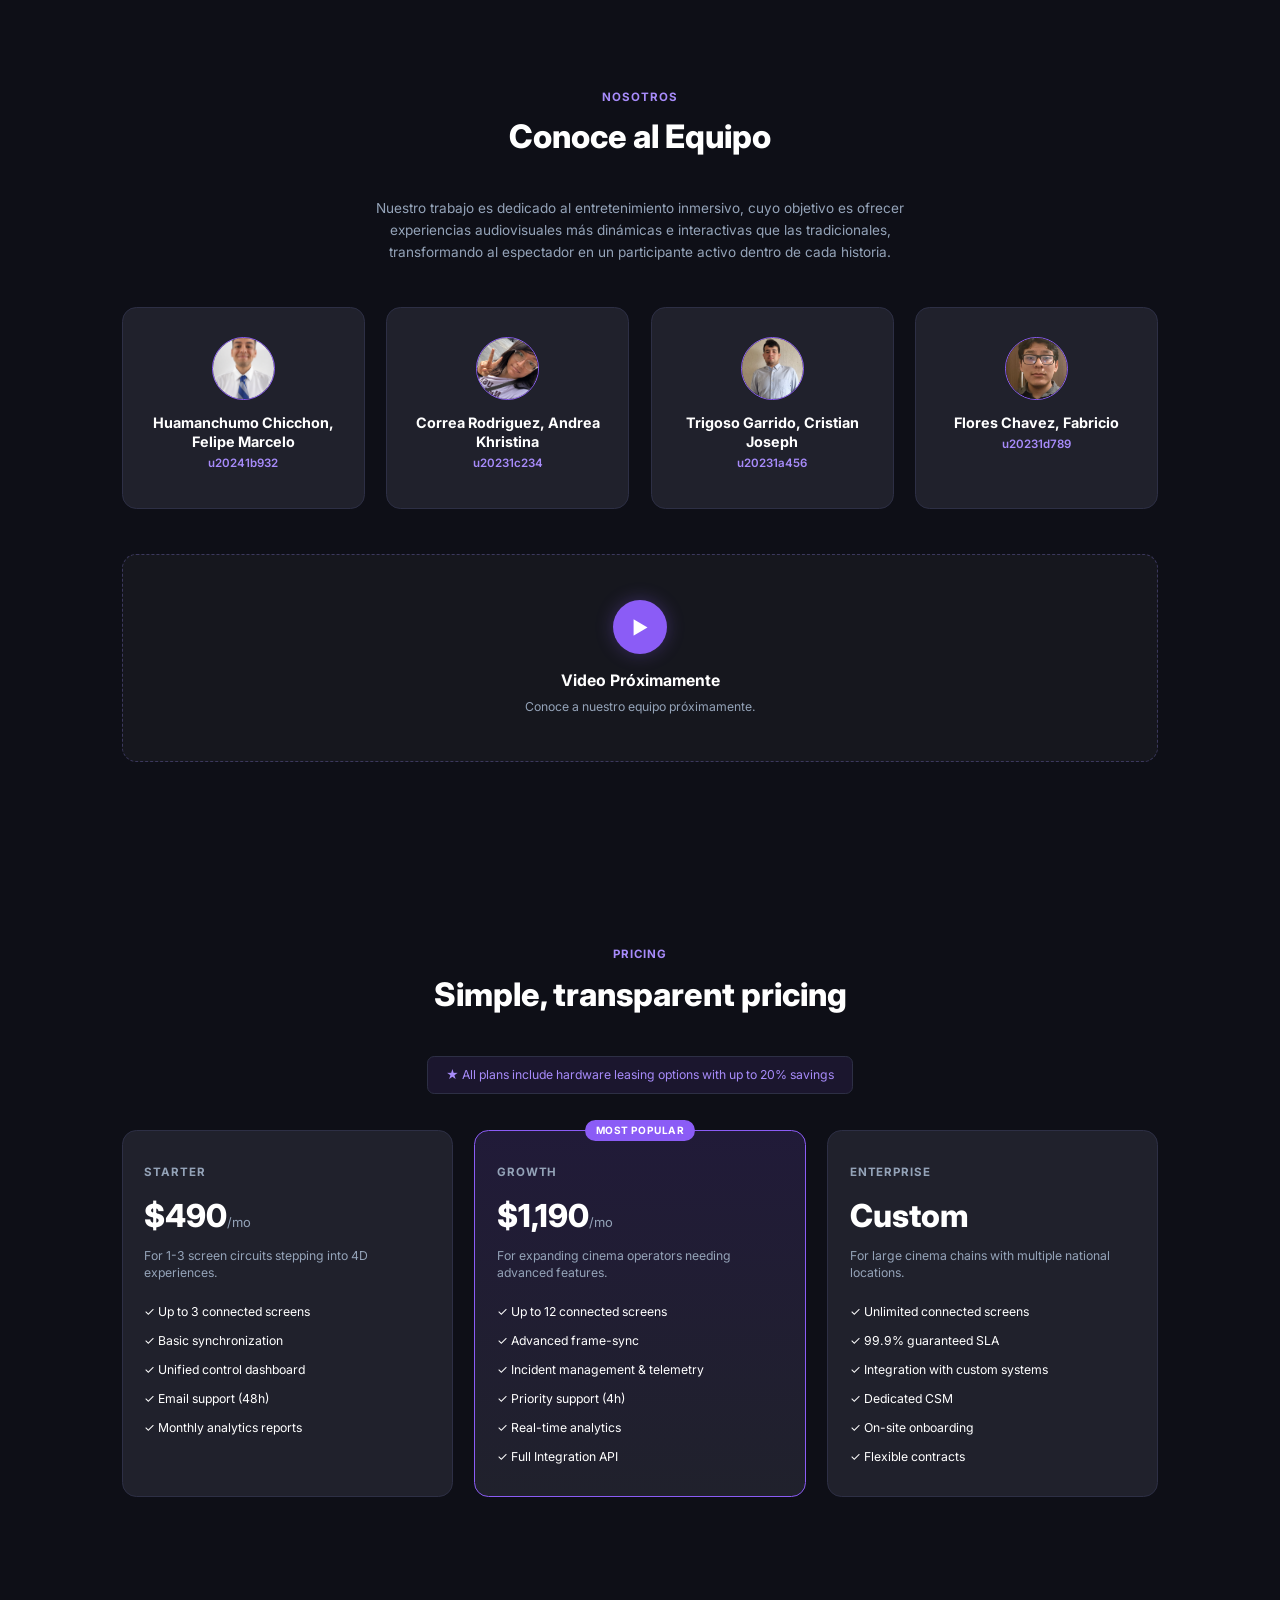
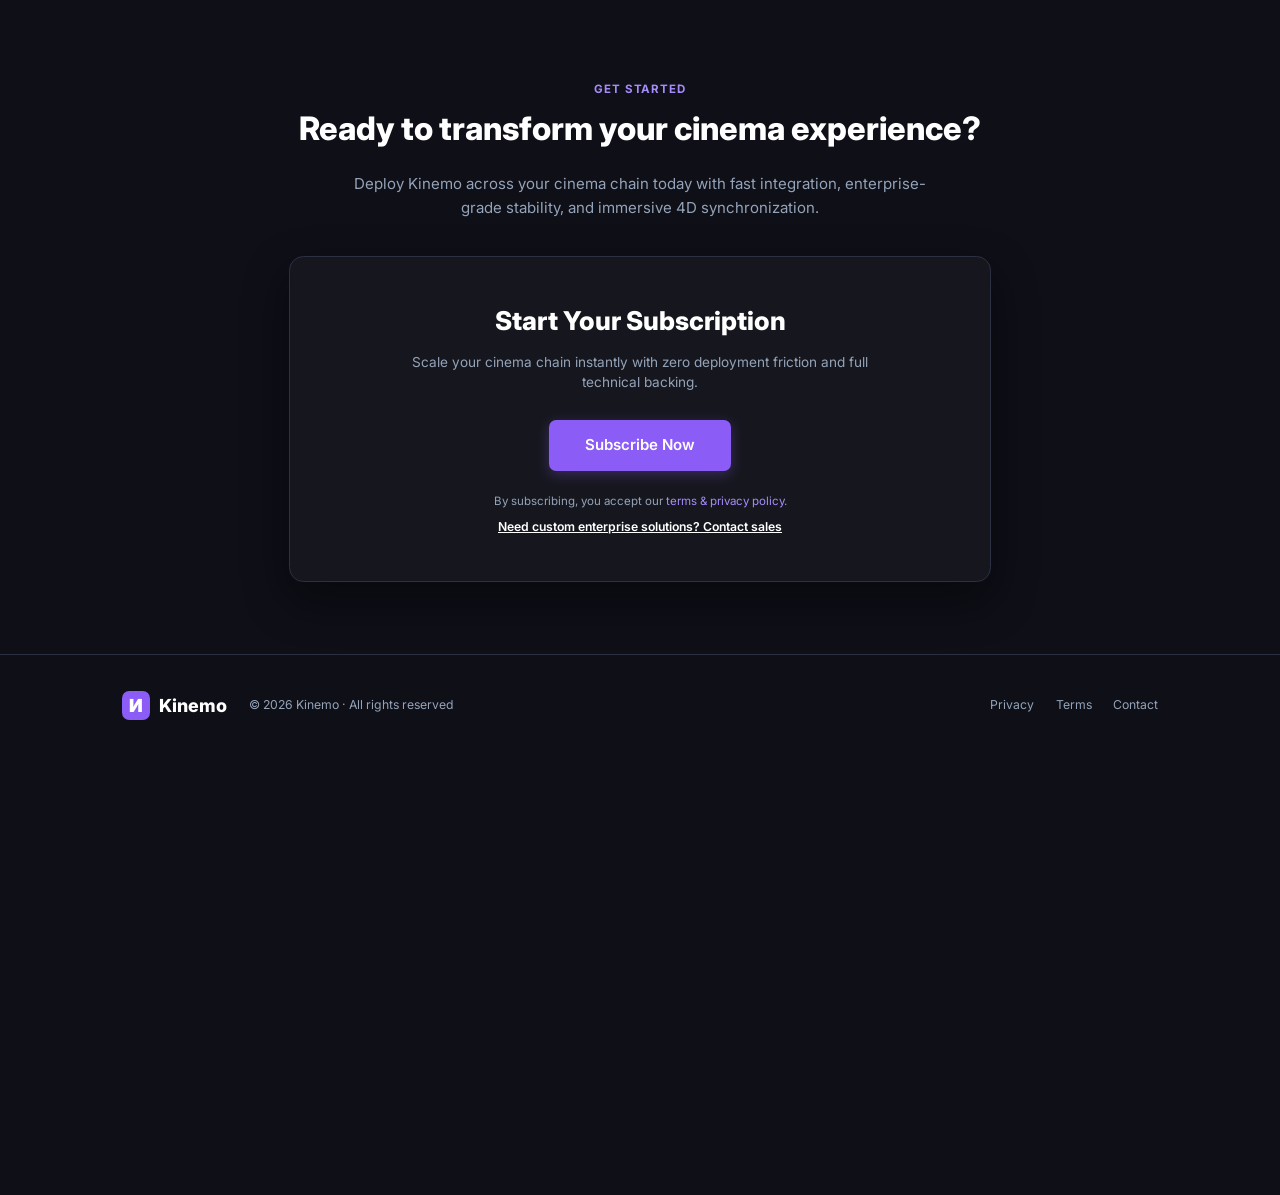
==== commit 7dd4bd87: "feat: add team assets, landing page UI updates, and i18n support" ====
--- a/Kinemo-landing/index.html
+++ b/Kinemo-landing/index.html
@@ -1,5 +1,5 @@
 <!DOCTYPE html>
-<html lang="en">
+<html lang="es">
 <head>
     <meta charset="UTF-8" />
     <meta name="viewport" content="width=device-width, initial-scale=1.0" />
@@ -11,7 +11,6 @@
 </head>
 <body>
 
-<!-- HEADER / NAVBAR -->
 <header class="navbar">
     <div class="container nav-container">
         <a href="#" class="logo">
@@ -32,21 +31,22 @@
                 <button id="lang-es" class="lang-btn">ES</button>
             </div>
             <a href="#" class="btn-text" data-i18n="btn_signin">Sign in</a>
-            <a href="#contact" class="btn-primary" data-i18n="btn_request_demo">Request Demo</a>
+            <a href="#contact" class="btn-primary" data-i18n="btn_subscribe">Subscribe</a>
         </div>
     </div>
 </header>
 
 <!-- HERO SECTION -->
-<section class="hero">
-    <div class="container hero-grid">
+<section class="hero" style="background-image: url('assets/butacas4D.png');">
+    <div class="hero-overlay"></div>
+    <div class="container hero-single-content">
         <div class="hero-content">
             <div class="badge">
                 <span class="badge-dot"></span>
                 <span data-i18n="hero_badge">4D CINEMA TECHNOLOGY</span>
             </div>
             <h1 class="hero-title" data-i18n="hero_title">
-                Bring the 4D experience to your cinema screens <span class="highlight">without high costs</span>
+                Bring the 4D experience to your cinema screens <span class="highlight">without high costs.</span>
             </h1>
             <p class="hero-description" data-i18n="hero_desc">
                 Centralize motion seat control, synchronized environmental effects, and real-time analytics without replacing your existing infrastructure.
@@ -55,83 +55,12 @@
                 <a href="#contact" class="btn-primary btn-large" data-i18n="btn_start_now">Get Started</a>
                 <a href="#platform" class="btn-secondary btn-large" data-i18n="btn_learn_more">Learn More</a>
             </div>
-            <div class="hero-stats">
-                <div class="stat-item">
-                    <span class="stat-num">150+</span>
-                    <span class="stat-label" data-i18n="stat_screens">Connected screens</span>
-                </div>
-                <div class="stat-item">
-                    <span class="stat-num">99.4%</span>
-                    <span class="stat-label" data-i18n="stat_uptime">Guaranteed uptime</span>
-                </div>
-                <div class="stat-item">
-                    <span class="stat-num">&lt; 10ms</span>
-                    <span class="stat-label" data-i18n="stat_latency">Sync latency</span>
-                </div>
-            </div>
-        </div>
-
-        <!-- DASHBOARD MOCKUP -->
-        <div class="hero-preview">
-            <div class="dashboard-card">
-                <div class="dashboard-header">
-                    <div class="window-dots">
-                        <span class="dot red"></span>
-                        <span class="dot yellow"></span>
-                        <span class="dot green"></span>
-                    </div>
-                    <span class="dashboard-title">Kinemo · Central Telemetry</span>
-                    <span class="dashboard-status-dot"></span>
-                </div>
-                <div class="dashboard-body">
-                    <div class="metrics-grid">
-                        <div class="metric-card">
-                            <span class="m-label" data-i18n="dash_active_rooms">Active screens</span>
-                            <span class="m-val">14</span>
-                            <span class="m-sub positive">+2</span>
-                        </div>
-                        <div class="metric-card">
-                            <span class="m-label" data-i18n="dash_sync">Effects sync</span>
-                            <span class="m-val">99.1%</span>
-                            <span class="m-sub positive">▲</span>
-                        </div>
-                        <div class="metric-card">
-                            <span class="m-label" data-i18n="dash_alerts">Alerts today</span>
-                            <span class="m-val">1</span>
-                            <span class="m-sub negative">▼</span>
-                        </div>
-                    </div>
-                    <div class="chart-box">
-                        <span class="chart-title" data-i18n="dash_perf">PERFORMANCE - 12H</span>
-                        <div class="chart-graphic">
-                            <svg viewBox="0 0 400 100" class="chart-svg">
-                                <path d="M0,80 Q50,60 100,70 T200,50 T300,60 T400,40 L400,100 L0,100 Z" fill="url(#grad)" opacity="0.4"/>
-                                <path d="M0,80 Q50,60 100,70 T200,50 T300,60 T400,40" fill="none" stroke="#8B5CF6" stroke-width="3"/>
-                                <defs>
-                                    <linearGradient id="grad" x1="0%" y1="0%" x2="0%" y2="100%">
-                                        <stop offset="0%" stop-color="#8B5CF6" stop-opacity="0.8"/>
-                                        <stop offset="100%" stop-color="#8B5CF6" stop-opacity="0"/>
-                                    </linearGradient>
-                                </defs>
-                            </svg>
-                        </div>
-                    </div>
-                    <div class="events-list">
-                        <span class="events-title" data-i18n="dash_events">RECENT EVENTS</span>
-                        <div class="event-item">
-                            <span class="e-room"><span class="dot green"></span> Screen 3</span>
-                            <span class="e-msg" data-i18n="dash_evt1">Sync completed</span>
-                        </div>
-                        <div class="event-item">
-                            <span class="e-room"><span class="dot yellow"></span> Screen 7</span>
-                            <span class="e-msg" data-i18n="dash_evt2">Motor #4 — warning</span>
-                        </div>
-                    </div>
-                </div>
-            </div>
-        </div>
-    </div>
-</section>
+        </div>
+    </div>
+</section>
+
+</body>
+</html>
 
 <!-- PLATFORM SECTION -->
 <section id="platform" class="section platform-section">
@@ -140,60 +69,50 @@
         <h2 class="section-title" data-i18n="plat_title">Everything you need to manage your immersive theater</h2>
 
         <div class="platform-grid">
-            <div class="accordion-list">
-                <div class="accordion-item active" data-tab="tab-1">
-                    <div class="acc-header">
-                        <div class="acc-title-group">
-                            <span class="acc-icon">❖</span>
-                            <h3 data-i18n="plat_f1_title">Effects Synchronization</h3>
-                        </div>
-                        <span class="acc-arrow">▲</span>
-                    </div>
-                    <div class="acc-content" data-i18n="plat_f1_desc">
+            <!-- COLUMNA IZQUIERDA: Características fijas (sin acordeón) -->
+            <div class="features-list-fixed">
+                <div class="platform-feature-card">
+                    <div class="feat-header">
+                        <span class="acc-icon">❖</span>
+                        <h3 data-i18n="plat_f1_title">Effects Synchronization</h3>
+                    </div>
+                    <p class="feat-desc" data-i18n="plat_f1_desc">
                         Proprietary sub-10ms protocol coordinating motion seats, wind, scent, and vibration frame-by-frame with screen content.
-                    </div>
-                </div>
-
-                <div class="accordion-item" data-tab="tab-2">
-                    <div class="acc-header">
-                        <div class="acc-title-group">
-                            <span class="acc-icon">🖥</span>
-                            <h3 data-i18n="plat_f2_title">Simplified Management Software</h3>
-                        </div>
-                        <span class="acc-arrow">▼</span>
-                    </div>
-                    <div class="acc-content" data-i18n="plat_f2_desc">
+                    </p>
+                </div>
+
+                <div class="platform-feature-card">
+                    <div class="feat-header">
+                        <span class="acc-icon">🖥</span>
+                        <h3 data-i18n="plat_f2_title">Simplified Management Software</h3>
+                    </div>
+                    <p class="feat-desc" data-i18n="plat_f2_desc">
                         Unified and intuitive dashboard to operate all theater rooms across your entire complex from a single screen.
-                    </div>
-                </div>
-
-                <div class="accordion-item" data-tab="tab-3">
-                    <div class="acc-header">
-                        <div class="acc-title-group">
-                            <span class="acc-icon">⚠</span>
-                            <h3 data-i18n="plat_f3_title">Maintenance Incident Control</h3>
-                        </div>
-                        <span class="acc-arrow">▼</span>
-                    </div>
-                    <div class="acc-content" data-i18n="plat_f3_desc">
+                    </p>
+                </div>
+
+                <div class="platform-feature-card">
+                    <div class="feat-header">
+                        <span class="acc-icon">⚠</span>
+                        <h3 data-i18n="plat_f3_title">Maintenance Incident Control</h3>
+                    </div>
+                    <p class="feat-desc" data-i18n="plat_f3_desc">
                         Proactive detection of mechanical and hydraulic issues before they interrupt a movie session.
-                    </div>
-                </div>
-
-                <div class="accordion-item" data-tab="tab-4">
-                    <div class="acc-header">
-                        <div class="acc-title-group">
-                            <span class="acc-icon">📊</span>
-                            <h3 data-i18n="plat_f4_title">Performance Analytics</h3>
-                        </div>
-                        <span class="acc-arrow">▼</span>
-                    </div>
-                    <div class="acc-content" data-i18n="plat_f4_desc">
+                    </p>
+                </div>
+
+                <div class="platform-feature-card">
+                    <div class="feat-header">
+                        <span class="acc-icon">📊</span>
+                        <h3 data-i18n="plat_f4_title">Performance Analytics</h3>
+                    </div>
+                    <p class="feat-desc" data-i18n="plat_f4_desc">
                         Detailed occupancy stats, power consumption insights, and real-time ROI tracking per auditorium.
-                    </div>
-                </div>
-            </div>
-
+                    </p>
+                </div>
+            </div>
+
+            <!-- COLUMNA DERECHA: Los gráficos visuales que querías de vuelta -->
             <div class="platform-visual">
                 <div class="v-card">
                     <span class="v-title" data-i18n="plat_vis_title1">LIVE SYNCHRONIZATION</span>
@@ -218,15 +137,15 @@
                     <div class="incidents-list">
                         <div class="inc-item">
                             <span>#1042 Seat motor 14B — noise</span>
-                            <span class="tag tag-green">Resolved</span>
+                            <span class="tag tag-green" style="color: var(--green-status);">Resolved</span>
                         </div>
                         <div class="inc-item">
                             <span>#1041 Wind system screen 7</span>
-                            <span class="tag tag-yellow">In progress</span>
+                            <span class="tag tag-yellow" style="color: var(--yellow-status);">In progress</span>
                         </div>
                         <div class="inc-item">
                             <span>#1039 Scent channel 2 — low pressure</span>
-                            <span class="tag tag-gray">Pending</span>
+                            <span class="tag tag-gray" style="color: var(--text-muted);">Pending</span>
                         </div>
                     </div>
                 </div>
@@ -238,35 +157,45 @@
 <!-- ABOUT US SECTION -->
 <section id="about" class="section about-section">
     <div class="container text-center">
-        <span class="section-tag" data-i18n="about_tag">ABOUT US</span>
-        <h2 class="section-title" data-i18n="about_title">Meet the Team</h2>
+        <span class="section-tag" data-i18n="about_tag">NOSOTROS</span>
+        <h2 class="section-title" data-i18n="about_title">Conoce al Equipo</h2>
         <p class="about-subtitle" data-i18n="about_subtitle">
-            The creators behind Kinemo, building next-generation technology for modern cinema spaces.
+            Nuestro trabajo es dedicado al entretenimiento inmersivo, cuyo objetivo es ofrecer experiencias audiovisuales más dinámicas e interactivas que las tradicionales, transformando al espectador en un participante activo dentro de cada historia.
         </p>
 
+        <!-- GRID DEL EQUIPO (Con avatares más pequeños y fotos reales) -->
         <div class="team-grid">
             <div class="team-card">
-                <div class="avatar-circle"></div>
+                <img src="assets/Felipe.png" alt="Felipe Marcelo" class="team-avatar">
                 <h3 class="member-name">Huamanchumo Chicchon, Felipe Marcelo</h3>
                 <span class="member-code">u20241b932</span>
             </div>
 
             <div class="team-card">
-                <div class="avatar-circle"></div>
+                <img src="assets/Andrea.png" alt="Andrea Khristina" class="team-avatar">
                 <h3 class="member-name">Correa Rodriguez, Andrea Khristina</h3>
                 <span class="member-code">u20231c234</span>
             </div>
 
             <div class="team-card">
-                <div class="avatar-circle"></div>
+                <img src="assets/cristian.png" alt="Cristian Joseph" class="team-avatar">
                 <h3 class="member-name">Trigoso Garrido, Cristian Joseph</h3>
                 <span class="member-code">u20231a456</span>
             </div>
 
             <div class="team-card">
-                <div class="avatar-circle"></div>
+                <img src="assets/Fabricio.png" alt="Fabricio" class="team-avatar">
                 <h3 class="member-name">Flores Chavez, Fabricio</h3>
                 <span class="member-code">u20231d789</span>
+            </div>
+        </div>
+
+        <!-- SECCIÓN DE VIDEO DEMOSTRATIVO (Placeholder de video) -->
+        <div class="video-placeholder-container">
+            <div class="video-box">
+                <div class="play-icon-circle">▶</div>
+                <h4 class="video-box-title">Video Próximamente</h4>
+                <p class="video-box-desc">Conoce a nuestro equipo próximamente.</p>
             </div>
         </div>
     </div>
@@ -337,81 +266,26 @@
     </div>
 </section>
 
-<!-- CONTACT SECTION -->
-<section id="contact" class="section contact-section">
-    <div class="container contact-grid">
-        <div class="contact-info">
-            <span class="section-tag" data-i18n="contact_tag">CONTACT</span>
-            <h2 class="section-title" data-i18n="contact_title">Ready to transform your cinema experience?</h2>
-            <p class="contact-desc" data-i18n="contact_desc">
-                Fill out your details and a Kinemo technical specialist will reach out within one business day to schedule a personalized demo.
-            </p>
-
-            <!-- WHAT HAPPENS NEXT GRAPHIC BOX -->
-            <div class="steps-box">
-                <span class="steps-title" data-i18n="steps_header">WHAT HAPPENS NEXT</span>
-                <div class="step-item">
-                    <div class="step-num">01</div>
-                    <div class="step-text">
-                        <strong data-i18n="step1_title">Discovery Call</strong>
-                        <p data-i18n="step1_desc">30-min intro with a technical specialist</p>
-                    </div>
-                </div>
-                <div class="step-item">
-                    <div class="step-num">02</div>
-                    <div class="step-text">
-                        <strong data-i18n="step2_title">Personalized Demo</strong>
-                        <p data-i18n="step2_desc">Tailored to your screen count and hardware setup</p>
-                    </div>
-                </div>
-                <div class="step-item">
-                    <div class="step-num">03</div>
-                    <div class="step-text">
-                        <strong data-i18n="step3_title">Proposal in 48h</strong>
-                        <p data-i18n="step3_desc">Clear pricing, activation plan, and support breakdown</p>
-                    </div>
-                </div>
-                <div class="step-item">
-                    <div class="step-num">04</div>
-                    <div class="step-text">
-                        <strong data-i18n="step4_title">Go-live in &lt; 72h</strong>
-                        <p data-i18n="step4_desc">Your first room active and operating with Kinemo</p>
-                    </div>
-                </div>
-            </div>
-        </div>
-
-        <!-- FORM CARD -->
-        <div class="form-card">
-            <form id="demo-form">
-                <div class="form-group">
-                    <label for="name" data-i18n="lbl_fullname">Full name</label>
-                    <input type="text" id="name" required />
-                </div>
-                <div class="form-group">
-                    <label for="company" data-i18n="lbl_company">Cinema chain / Company name</label>
-                    <input type="text" id="company" required />
-                </div>
-                <div class="form-group">
-                    <label for="email" data-i18n="lbl_email">Work email</label>
-                    <input type="email" id="email" required />
-                </div>
-                <div class="form-group">
-                    <label for="phone" data-i18n="lbl_phone">Phone number</label>
-                    <input type="tel" id="phone" required />
-                </div>
-                <div class="form-group">
-                    <label for="screens" data-i18n="lbl_screens">Number of screens</label>
-                    <input type="number" id="screens" min="1" required />
-                </div>
-
-                <button type="submit" class="btn-primary full-width btn-large" data-i18n="btn_request_demo">Request Demo</button>
-
-                <div class="form-footer-links">
-                    <p class="form-disclaimer"><span data-i18n="form_disclaimer">By submitting, you accept our</span> <a href="#" data-i18n="privacy_link">privacy policy</a>.</p>
-                    <a href="#" class="affiliate-link" data-i18n="affiliate_link">Are you an affiliate? Log in</a>
-                </div>
-            </form>
+<!-- CONTACT / GET STARTED SECTION -->
+<section id="contact" class="section get-started-section">
+    <div class="container text-center">
+        <span class="section-tag" data-i18n="contact_tag">GET STARTED</span>
+        <h2 class="section-title" data-i18n="contact_title">Ready to transform your cinema experience?</h2>
+        <p class="get-started-desc" data-i18n="contact_desc">
+            Deploy Kinemo across your cinema chain today with fast integration, enterprise-grade stability, and immersive 4D synchronization.
+        </p>
+
+        <!-- SUBSCRIPTION CALL TO ACTION BOX -->
+        <div class="subscription-banner-card">
+            <h3 class="banner-heading" data-i18n="sub_box_title">Start Your Subscription</h3>
+            <p class="banner-subtext" data-i18n="sub_box_desc">Scale your cinema chain instantly with zero deployment friction and full technical backing.</p>
+
+            <a href="#" class="btn-primary btn-large sub-action-btn" data-i18n="sub_btn_now">Subscribe Now</a>
+
+            <div class="banner-footer-info">
+                <p class="banner-disclaimer" data-i18n="sub_disclaimer">By subscribing, you accept our <a href="#" data-i18n="sub_terms_link">terms & privacy policy</a>.</p>
+                <a href="#" class="enterprise-link" data-i18n="sub_enterprise_link">Need custom enterprise solutions? Contact sales</a>
+            </div>
         </div>
     </div>
 </section>
--- a/Kinemo-landing/css/style.css
+++ b/Kinemo-landing/css/style.css
@@ -59,7 +59,7 @@
 }
 
 .btn-secondary {
-    background-color: var(--bg-card);
+    background-color: rgba(22, 23, 30, 0.8);
     color: var(--text-white);
     padding: 10px 20px;
     border-radius: var(--radius-md);
@@ -68,17 +68,11 @@
     border: 1px solid var(--border-color);
     display: inline-block;
     text-align: center;
-}
-
-.btn-white {
-    background-color: #FFFFFF;
-    color: #000000;
-    padding: 10px 20px;
-    border-radius: var(--radius-md);
-    text-decoration: none;
-    font-weight: 700;
-    display: inline-block;
-    text-align: center;
+    backdrop-filter: blur(4px);
+}
+
+.btn-secondary:hover {
+    background-color: rgba(32, 33, 44, 0.9);
 }
 
 .btn-text {
@@ -90,10 +84,6 @@
 .btn-large {
     padding: 14px 28px;
     font-size: 1rem;
-}
-
-.full-width {
-    width: 100%;
 }
 
 /* HEADER */
@@ -102,6 +92,9 @@
     border-bottom: 1px solid var(--border-color);
     display: flex;
     align-items: center;
+    background-color: var(--bg-main);
+    position: relative;
+    z-index: 10;
 }
 
 .nav-container {
@@ -154,30 +147,80 @@
     gap: 20px;
 }
 
-/* HERO */
+.lang-switch {
+    display: flex;
+    align-items: center;
+    background: var(--bg-card);
+    border: 1px solid var(--border-color);
+    padding: 4px 8px;
+    border-radius: 6px;
+}
+
+.lang-btn {
+    background: none;
+    border: none;
+    color: var(--text-muted);
+    font-weight: 600;
+    font-size: 0.8rem;
+    cursor: pointer;
+    padding: 2px 4px;
+}
+
+.lang-btn.active {
+    color: var(--text-white);
+}
+
+.lang-divider {
+    color: var(--text-muted);
+    font-size: 0.8rem;
+    margin: 0 2px;
+}
+
+/* HERO SECTION CON IMAGEN DE FONDO */
 .hero {
-    padding: 80px 0;
-}
-
-.hero-grid {
-    display: grid;
-    grid-template-columns: 1fr 1fr;
-    gap: 60px;
-    align-items: center;
-}
-
+    position: relative;
+    background-size: cover;
+    background-position: center;
+    background-repeat: no-repeat;
+    padding: 120px 0 140px 0;
+    min-height: calc(100vh - 80px);
+    display: flex;
+    align-items: center;
+}
+.hero-overlay {
+    position: absolute;
+    top: 0;
+    left: 0;
+    width: 100%;
+    height: 100%;
+    background: linear-gradient(90deg, rgba(14, 15, 23, 0.95) 0%, rgba(14, 15, 23, 0.82) 55%, rgba(14, 15, 23, 0.5) 100%);
+    z-index: 1;
+}
+
+.hero-single-content {
+    position: relative;
+    z-index: 2;
+    width: 100%;
+    max-width: 1200px;
+    margin: 0 auto;
+    padding: 0 24px; /* Esto hace que se alinee idéntico al logo y los menús de arriba */
+}
+.hero-content {
+    max-width: 680px; /* Controla el ancho del texto para que no se extienda demasiado hacia la derecha */
+}
 .badge {
     display: inline-flex;
     align-items: center;
     gap: 8px;
-    background-color: #1A1B2D;
-    border: 1px solid var(--border-active);
+    background-color: rgba(26, 27, 45, 0.8);
+    border: 1px solid rgba(139, 92, 246, 0.3);
     color: var(--purple-light);
     padding: 6px 14px;
     border-radius: 20px;
     font-size: 0.75rem;
     font-weight: 700;
     margin-bottom: 24px;
+    backdrop-filter: blur(4px);
 }
 
 .badge-dot {
@@ -188,10 +231,11 @@
 }
 
 .hero-title {
-    font-size: 3rem;
+    font-size: 3.2rem;
     font-weight: 800;
     line-height: 1.15;
-    margin-bottom: 20px;
+    margin-bottom: 24px;
+    color: #ffffff;
 }
 
 .hero-title .highlight {
@@ -200,14 +244,15 @@
 
 .hero-description {
     color: var(--text-muted);
-    font-size: 1.1rem;
-    margin-bottom: 32px;
+    font-size: 1.125rem;
+    line-height: 1.6;
+    margin-bottom: 36px;
+    max-width: 650px;
 }
 
 .hero-actions {
     display: flex;
     gap: 16px;
-    margin-bottom: 48px;
 }
 
 .hero-stats {
@@ -339,7 +384,6 @@
     font-size: 0.8rem;
     margin-bottom: 4px;
 }
-
 .e-msg { color: var(--text-muted); }
 
 /* SECCIONES COMPARTIDAS */
@@ -365,30 +409,53 @@
     text-align: center;
 }
 
-/* ACCORDION / PLATFORM */
+/* ESTRUCTURA DE 2 COLUMNAS PARA PLATAFORMA */
 .platform-grid {
     display: grid;
-    grid-template-columns: 1fr 1fr;
-    gap: 40px;
-}
-
-.accordion-list {
+    grid-template-columns: 1.1fr 0.9fr;
+    gap: 30px;
+    align-items: start;
+}
+
+.features-list-fixed {
     display: flex;
     flex-direction: column;
-    gap: 12px;
-}
-
-.accordion-item {
+    gap: 16px;
+}
+
+.platform-feature-card {
     background: var(--bg-card-alt);
     border: 1px solid var(--border-color);
     border-radius: var(--radius-lg);
-    padding: 20px;
-    cursor: pointer;
-}
-
-.accordion-item.active {
+    padding: 20px 24px;
+    transition: all 0.25s ease;
+}
+
+.platform-feature-card:hover {
     background: var(--bg-active);
     border-color: var(--border-active);
+}
+
+.feat-header {
+    display: flex;
+    align-items: center;
+    gap: 14px;
+    margin-bottom: 8px;
+}
+html {
+    zoom: 0.9;
+}
+.feat-header h3 {
+    font-size: 1.05rem;
+    font-weight: 700;
+    color: var(--text-white);
+}
+
+.feat-desc {
+    color: var(--text-muted);
+    font-size: 0.88rem;
+    line-height: 1.5;
+    margin: 0;
 }
 
 .acc-header {
@@ -420,7 +487,110 @@
     font-size: 0.9rem;
     display: none;
 }
-
+/* ESTILOS PARA LA SECCIÓN ABOUT / EQUIPO */
+.about-subtitle {
+    color: var(--text-muted);
+    font-size: 1rem;
+    max-width: 800px;
+    margin: 0 auto 40px auto;
+    line-height: 1.6;
+}
+
+.team-grid {
+    display: grid;
+    grid-template-columns: repeat(4, 1fr);
+    gap: 20px;
+    margin-bottom: 50px;
+}
+
+.team-card {
+    background: var(--bg-card);
+    border: 1px solid var(--border-color);
+    border-radius: var(--radius-lg);
+    padding: 24px 16px;
+    text-align: center;
+    transition: transform 0.2s ease;
+}
+
+.team-card:hover {
+    border-color: var(--border-active);
+    transform: translateY(-4px);
+}
+
+/* AVATARES MÁS PEQUEÑOS Y CIRCULARES */
+.team-avatar {
+    width: 70px;
+    height: 70px;
+    border-radius: 50%;
+    object-fit: cover;
+    margin: 0 auto 16px auto;
+    display: block;
+    border: 2px solid var(--purple-primary);
+}
+
+.member-name {
+    font-size: 0.95rem;
+    font-weight: 700;
+    color: var(--text-white);
+    margin-bottom: 8px;
+    line-height: 1.3;
+}
+
+.member-code {
+    font-size: 0.8rem;
+    color: var(--purple-light);
+    display: block;
+}
+
+/* CONTENEDOR TIPO CUADRO PARA EL VIDEO */
+.video-placeholder-container {
+    margin-top: 40px;
+    width: 100%;
+}
+
+.video-box {
+    background: var(--bg-card);
+    border: 2px dashed var(--border-active);
+    border-radius: var(--radius-lg);
+    padding: 50px 20px;
+    text-align: center;
+    display: flex;
+    flex-direction: column;
+    align-items: center;
+    justify-content: center;
+    transition: all 0.3s ease;
+}
+
+.video-box:hover {
+    border-color: var(--purple-primary);
+    background: rgba(22, 23, 30, 0.9);
+}
+
+.play-icon-circle {
+    width: 60px;
+    height: 60px;
+    background: var(--purple-primary);
+    color: var(--text-white);
+    border-radius: 50%;
+    display: flex;
+    align-items: center;
+    justify-content: center;
+    font-size: 1.25rem;
+    margin-bottom: 16px;
+    box-shadow: 0 0 20px var(--purple-glow);
+}
+
+.video-box-title {
+    font-size: 1.1rem;
+    font-weight: 700;
+    color: var(--text-white);
+    margin-bottom: 6px;
+}
+
+.video-box-desc {
+    font-size: 0.85rem;
+    color: var(--text-muted);
+}
 .accordion-item.active .acc-content {
     display: block;
 }
@@ -501,226 +671,6 @@
 .tag-yellow { background: rgba(234, 179, 8, 0.2); color: var(--yellow-status); }
 .tag-gray { background: #2A2B3A; color: var(--text-muted); }
 
-/* PRICING */
-.pricing-banner {
-    background: var(--bg-active);
-    border: 1px solid var(--border-active);
-    text-align: center;
-    padding: 12px;
-    border-radius: var(--radius-lg);
-    color: var(--purple-light);
-    font-size: 0.9rem;
-    margin-bottom: 40px;
-}
-
-.pricing-grid {
-    display: grid;
-    grid-template-columns: repeat(3, 1fr);
-    gap: 24px;
-}
-
-.pricing-card {
-    background: var(--bg-card-alt);
-    border: 1px solid var(--border-color);
-    border-radius: var(--radius-lg);
-    padding: 32px;
-    position: relative;
-    display: flex;
-    flex-direction: column;
-}
-
-.pricing-card.popular {
-    background: var(--purple-primary);
-    border-color: var(--purple-primary);
-    color: var(--text-white);
-}
-
-.popular-badge {
-    position: absolute;
-    top: -12px;
-    left: 20px;
-    background: #FFFFFF;
-    color: #000000;
-    font-size: 0.7rem;
-    font-weight: 800;
-    padding: 4px 12px;
-    border-radius: 12px;
-}
-
-.p-tier {
-    font-size: 0.8rem;
-    font-weight: 700;
-}
-
-.p-price {
-    font-size: 2.5rem;
-    font-weight: 800;
-    margin: 12px 0;
-}
-
-.p-price span {
-    font-size: 1rem;
-    font-weight: 400;
-    color: var(--text-muted);
-}
-
-.pricing-card.popular .p-price span {
-    color: rgba(255, 255, 255, 0.8);
-}
-
-.p-desc {
-    font-size: 0.85rem;
-    color: var(--text-muted);
-    margin-bottom: 24px;
-}
-
-.pricing-card.popular .p-desc {
-    color: rgba(255, 255, 255, 0.9);
-}
-
-.p-features {
-    list-style: none;
-    margin-bottom: 32px;
-    flex: 1;
-}
-
-.p-features li {
-    font-size: 0.85rem;
-    margin-bottom: 12px;
-}
-
-/* CONTACT */
-.contact-grid {
-    display: grid;
-    grid-template-columns: 1fr 1fr;
-    gap: 60px;
-}
-
-.contact-desc {
-    color: var(--text-muted);
-    margin-bottom: 32px;
-}
-
-.steps-card {
-    background: var(--bg-card-alt);
-    border: 1px solid var(--border-color);
-    border-radius: var(--radius-lg);
-    padding: 24px;
-}
-
-.steps-title {
-    font-size: 0.75rem;
-    color: var(--text-muted);
-    font-weight: 700;
-    display: block;
-    margin-bottom: 16px;
-}
-
-.step-item {
-    display: flex;
-    gap: 16px;
-    margin-bottom: 16px;
-}
-
-.step-num {
-    background: #2A2B3A;
-    color: var(--purple-light);
-    width: 28px;
-    height: 28px;
-    border-radius: 50%;
-    display: flex;
-    align-items: center;
-    justify-content: center;
-    font-size: 0.75rem;
-    font-weight: 700;
-}
-
-.step-item p {
-    font-size: 0.8rem;
-    color: var(--text-muted);
-}
-
-.form-card {
-    background: var(--bg-card-alt);
-    border: 1px solid var(--border-color);
-    border-radius: var(--radius-lg);
-    padding: 32px;
-}
-
-.form-card h3 {
-    margin-bottom: 24px;
-}
-
-.form-group {
-    margin-bottom: 16px;
-}
-
-.form-group label {
-    display: block;
-    font-size: 0.8rem;
-    color: var(--text-muted);
-    margin-bottom: 6px;
-}
-
-.form-group input {
-    width: 100%;
-    padding: 12px;
-    background: var(--bg-card);
-    border: 1px solid var(--border-color);
-    border-radius: var(--radius-md);
-    color: var(--text-white);
-    font-family: inherit;
-}
-
-.form-group input:focus {
-    outline: none;
-    border-color: var(--purple-primary);
-}
-
-.form-disclaimer {
-    font-size: 0.75rem;
-    color: var(--text-muted);
-    text-align: center;
-    margin-top: 12px;
-}
-
-.form-disclaimer a {
-    color: var(--purple-light);
-}
-
-/* FOOTER */
-.footer {
-    border-top: 1px solid var(--border-color);
-    padding: 40px 0;
-}
-
-.footer-container {
-    display: flex;
-    justify-content: space-between;
-    align-items: center;
-}
-
-.footer-left {
-    display: flex;
-    align-items: center;
-    gap: 24px;
-}
-
-.copyright {
-    font-size: 0.85rem;
-    color: var(--text-muted);
-}
-
-.footer-links {
-    display: flex;
-    gap: 24px;
-}
-
-.footer-links a {
-    color: var(--text-muted);
-    text-decoration: none;
-    font-size: 0.85rem
-}
 /* ABOUT US / EQUIPO */
 .about-subtitle {
     color: var(--text-muted);
@@ -771,117 +721,7 @@
     color: var(--text-muted);
 }
 
-/* PRICING WIREFRAME */
-.pricing-subtitle {
-    color: var(--text-muted);
-    font-size: 0.95rem;
-    margin-bottom: 40px;
-}
-
-.pricing-wireframe-grid {
-    display: grid;
-    grid-template-columns: repeat(3, 1fr);
-    gap: 24px;
-}
-
-.wireframe-box {
-    background: var(--bg-card-alt);
-    border: 1px solid var(--border-color);
-    border-radius: var(--radius-lg);
-    height: 320px;
-    position: relative;
-    overflow: hidden;
-}
-
-.wireframe-cross {
-    width: 100%;
-    height: 100%;
-    position: relative;
-}
-
-.wireframe-cross::before,
-.wireframe-cross::after {
-    content: '';
-    position: absolute;
-    top: 0;
-    left: 0;
-    width: 100%;
-    height: 100%;
-    border-top: 1px dashed rgba(255, 255, 255, 0.2);
-}
-
-.wireframe-cross::before {
-    transform: rotate(32deg);
-    transform-origin: top left;
-    width: 120%;
-}
-
-.wireframe-cross::after {
-    transform: rotate(-32deg);
-    transform-origin: top right;
-    width: 120%;
-}
-
-.contact-media-placeholder {
-    height: 240px;
-    margin-top: 24px;
-}
-
-/* CONTACT FORM & FOOTER LINKS */
-.form-footer-links {
-    margin-top: 16px;
-    text-align: center;
-    display: flex;
-    flex-direction: column;
-    gap: 8px;
-}
-
-.affiliate-link {
-    color: var(--text-white);
-    font-size: 0.85rem;
-    font-weight: 600;
-    text-decoration: underline;
-}
-
-.affiliate-link:hover {
-    color: var(--purple-light);
-
-}
-
-/* LANGUAGE SWITCHER */
-.lang-switch {
-    display: flex;
-    align-items: center;
-    gap: 4px;
-    background: var(--bg-card-alt);
-    border: 1px solid var(--border-color);
-    padding: 4px 10px;
-    border-radius: var(--radius-sm);
-    font-size: 0.8rem;
-    font-weight: 600;
-    margin-right: 8px;
-}
-
-.lang-btn {
-    background: none;
-    border: none;
-    color: var(--text-muted);
-    cursor: pointer;
-    padding: 0 2px;
-    font-weight: 600;
-    transition: color 0.2s;
-}
-
-.lang-btn.active,
-.lang-btn:hover {
-    color: var(--purple-light);
-}
-
-.lang-divider {
-    color: var(--border-color);
-}
-
-/* PRICING STYLES (RESTORED) */
+/* PRICING */
 .pricing-banner {
     background: rgba(139, 92, 246, 0.1);
     border: 1px solid var(--border-color);
@@ -912,7 +752,7 @@
 }
 
 .pricing-card.featured {
-    border-color: var(--purple-main);
+    border-color: var(--purple-primary);
     background: linear-gradient(180deg, rgba(139, 92, 246, 0.15) 0%, var(--bg-card-alt) 100%);
 }
 
@@ -921,7 +761,7 @@
     top: -12px;
     left: 50%;
     transform: translateX(-50%);
-    background: var(--purple-main);
+    background: var(--purple-primary);
     color: #FFF;
     font-size: 0.7rem;
     font-weight: 700;
@@ -974,7 +814,18 @@
     color: var(--text-white);
 }
 
-/* WHAT HAPPENS NEXT BOX (RESTORED) */
+/* CONTACT */
+.contact-grid {
+    display: grid;
+    grid-template-columns: 1fr 1fr;
+    gap: 60px;
+}
+
+.contact-desc {
+    color: var(--text-muted);
+    margin-bottom: 32px;
+}
+
 .steps-box {
     background: var(--bg-card-alt);
     border: 1px solid var(--border-color);
@@ -1027,4 +878,224 @@
     font-size: 0.8rem;
     color: var(--text-muted);
     margin: 2px 0 0 0;
+}
+
+.form-card {
+    background: var(--bg-card-alt);
+    border: 1px solid var(--border-color);
+    border-radius: var(--radius-lg);
+    padding: 32px;
+}
+
+.form-card h3 {
+    margin-bottom: 24px;
+}
+
+.form-group {
+    margin-bottom: 16px;
+}
+
+.form-group label {
+    display: block;
+    font-size: 0.8rem;
+    color: var(--text-muted);
+    margin-bottom: 6px;
+}
+
+.form-group input {
+    width: 100%;
+    padding: 12px;
+    background: var(--bg-card);
+    border: 1px solid var(--border-color);
+    border-radius: var(--radius-md);
+    color: var(--text-white);
+    font-family: inherit;
+}
+
+.form-group input:focus {
+    outline: none;
+    border-color: var(--purple-primary);
+}
+
+.form-disclaimer {
+    font-size: 0.75rem;
+    color: var(--text-muted);
+    text-align: center;
+    margin-top: 12px;
+}
+
+.form-disclaimer a {
+    color: var(--purple-light);
+}
+
+.form-footer-links {
+    margin-top: 16px;
+    text-align: center;
+    display: flex;
+    flex-direction: column;
+    gap: 8px;
+}
+
+.affiliate-link {
+    color: var(--text-white);
+    font-size: 0.85rem;
+    font-weight: 600;
+    text-decoration: underline;
+}
+
+.affiliate-link:hover {
+    color: var(--purple-light);
+}
+
+/* LANGUAGE SWITCHER */
+.lang-switch {
+    display: flex;
+    align-items: center;
+    gap: 4px;
+    background: var(--bg-card-alt);
+    border: 1px solid var(--border-color);
+    padding: 4px 10px;
+    border-radius: 6px;
+    font-size: 0.8rem;
+    font-weight: 600;
+    margin-right: 8px;
+}
+
+.lang-btn {
+    background: none;
+    border: none;
+    color: var(--text-muted);
+    cursor: pointer;
+    padding: 0 2px;
+    font-weight: 600;
+    transition: color 0.2s;
+}
+
+.lang-btn.active,
+.lang-btn:hover {
+    color: var(--purple-light);
+}
+
+.lang-divider {
+    color: var(--border-color);
+}
+
+/* GET STARTED / SUBSCRIPTION SECTION (Reemplazo de contacto clásico) */
+.get-started-section {
+    padding: 100px 0 80px 0;
+}
+
+.get-started-desc {
+    color: var(--text-muted);
+    font-size: 1.05rem;
+    max-width: 650px;
+    margin: -20px auto 40px auto;
+    line-height: 1.6;
+}
+
+.subscription-banner-card {
+    background: var(--bg-card);
+    border: 1px solid var(--border-color);
+    border-radius: var(--radius-lg);
+    max-width: 780px;
+    margin: 0 auto;
+    padding: 50px 40px;
+    box-shadow: 0 20px 50px rgba(0, 0, 0, 0.4);
+    text-align: center;
+    transition: border-color 0.3s ease;
+}
+
+.subscription-banner-card:hover {
+    border-color: var(--border-active);
+}
+
+.banner-heading {
+    font-size: 1.8rem;
+    font-weight: 800;
+    color: var(--text-white);
+    margin-bottom: 12px;
+}
+
+.banner-subtext {
+    font-size: 0.95rem;
+    color: var(--text-muted);
+    max-width: 520px;
+    margin: 0 auto 30px auto;
+    line-height: 1.5;
+}
+
+.sub-action-btn {
+    padding: 16px 40px;
+    font-size: 1.05rem;
+    margin-bottom: 24px;
+}
+
+.banner-footer-info {
+    display: flex;
+    flex-direction: column;
+    gap: 8px;
+    align-items: center;
+}
+
+.banner-disclaimer {
+    font-size: 0.8rem;
+    color: var(--text-muted);
+}
+
+.banner-disclaimer a {
+    color: var(--purple-light);
+    text-decoration: none;
+}
+
+.enterprise-link {
+    font-size: 0.85rem;
+    color: var(--text-white);
+    font-weight: 600;
+    text-decoration: underline;
+    transition: color 0.2s;
+}
+
+.enterprise-link:hover {
+    color: var(--purple-light);
+}
+
+/* FOOTER STYLING */
+.footer {
+    border-top: 1px solid var(--border-color);
+    padding: 40px 0;
+    background-color: var(--bg-main);
+}
+
+.footer-container {
+    display: flex;
+    justify-content: space-between;
+    align-items: center;
+    width: 100%;
+}
+
+.footer-left {
+    display: flex;
+    align-items: center;
+    gap: 24px;
+}
+
+.copyright {
+    font-size: 0.85rem;
+    color: var(--text-muted);
+}
+
+.footer-links {
+    display: flex;
+    gap: 24px;
+}
+
+.footer-links a {
+    color: var(--text-muted);
+    text-decoration: none;
+    font-size: 0.85rem;
+    transition: color 0.2s;
+}
+
+.footer-links a:hover {
+    color: var(--text-white);
 }
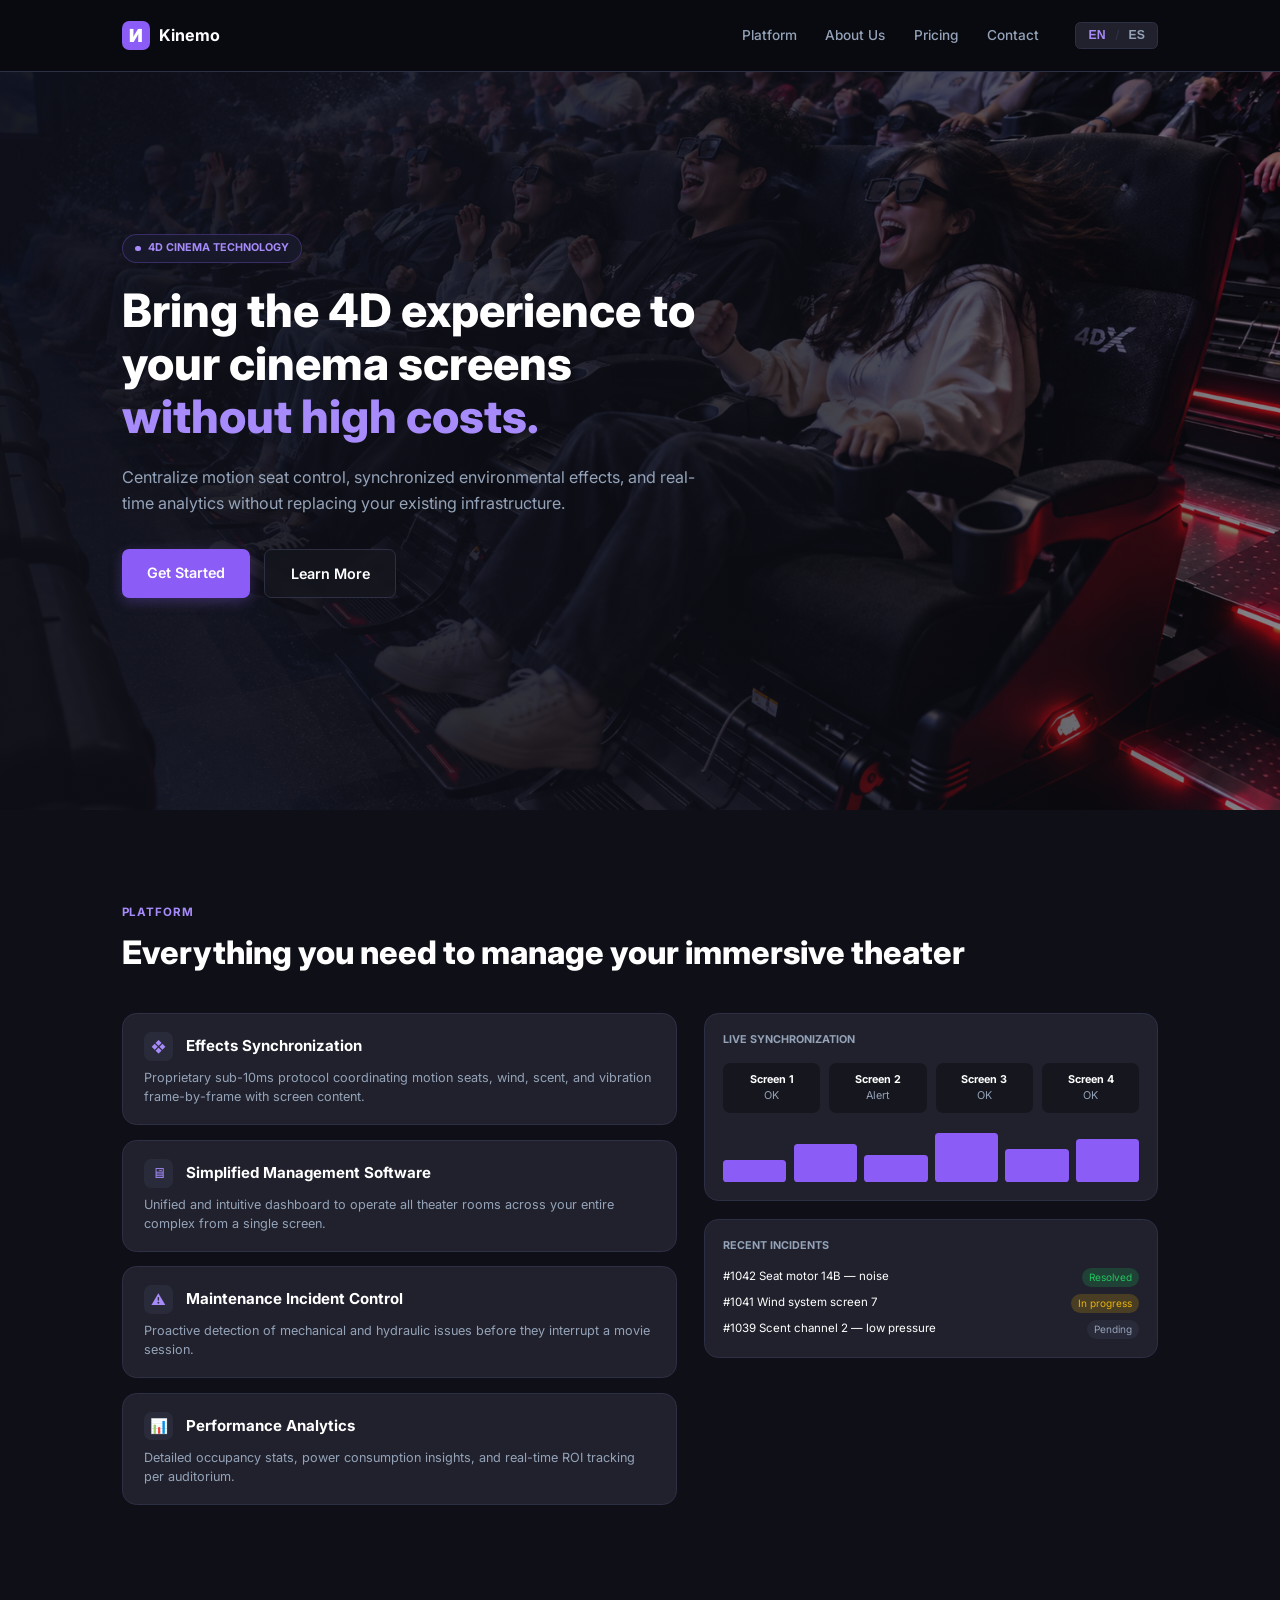
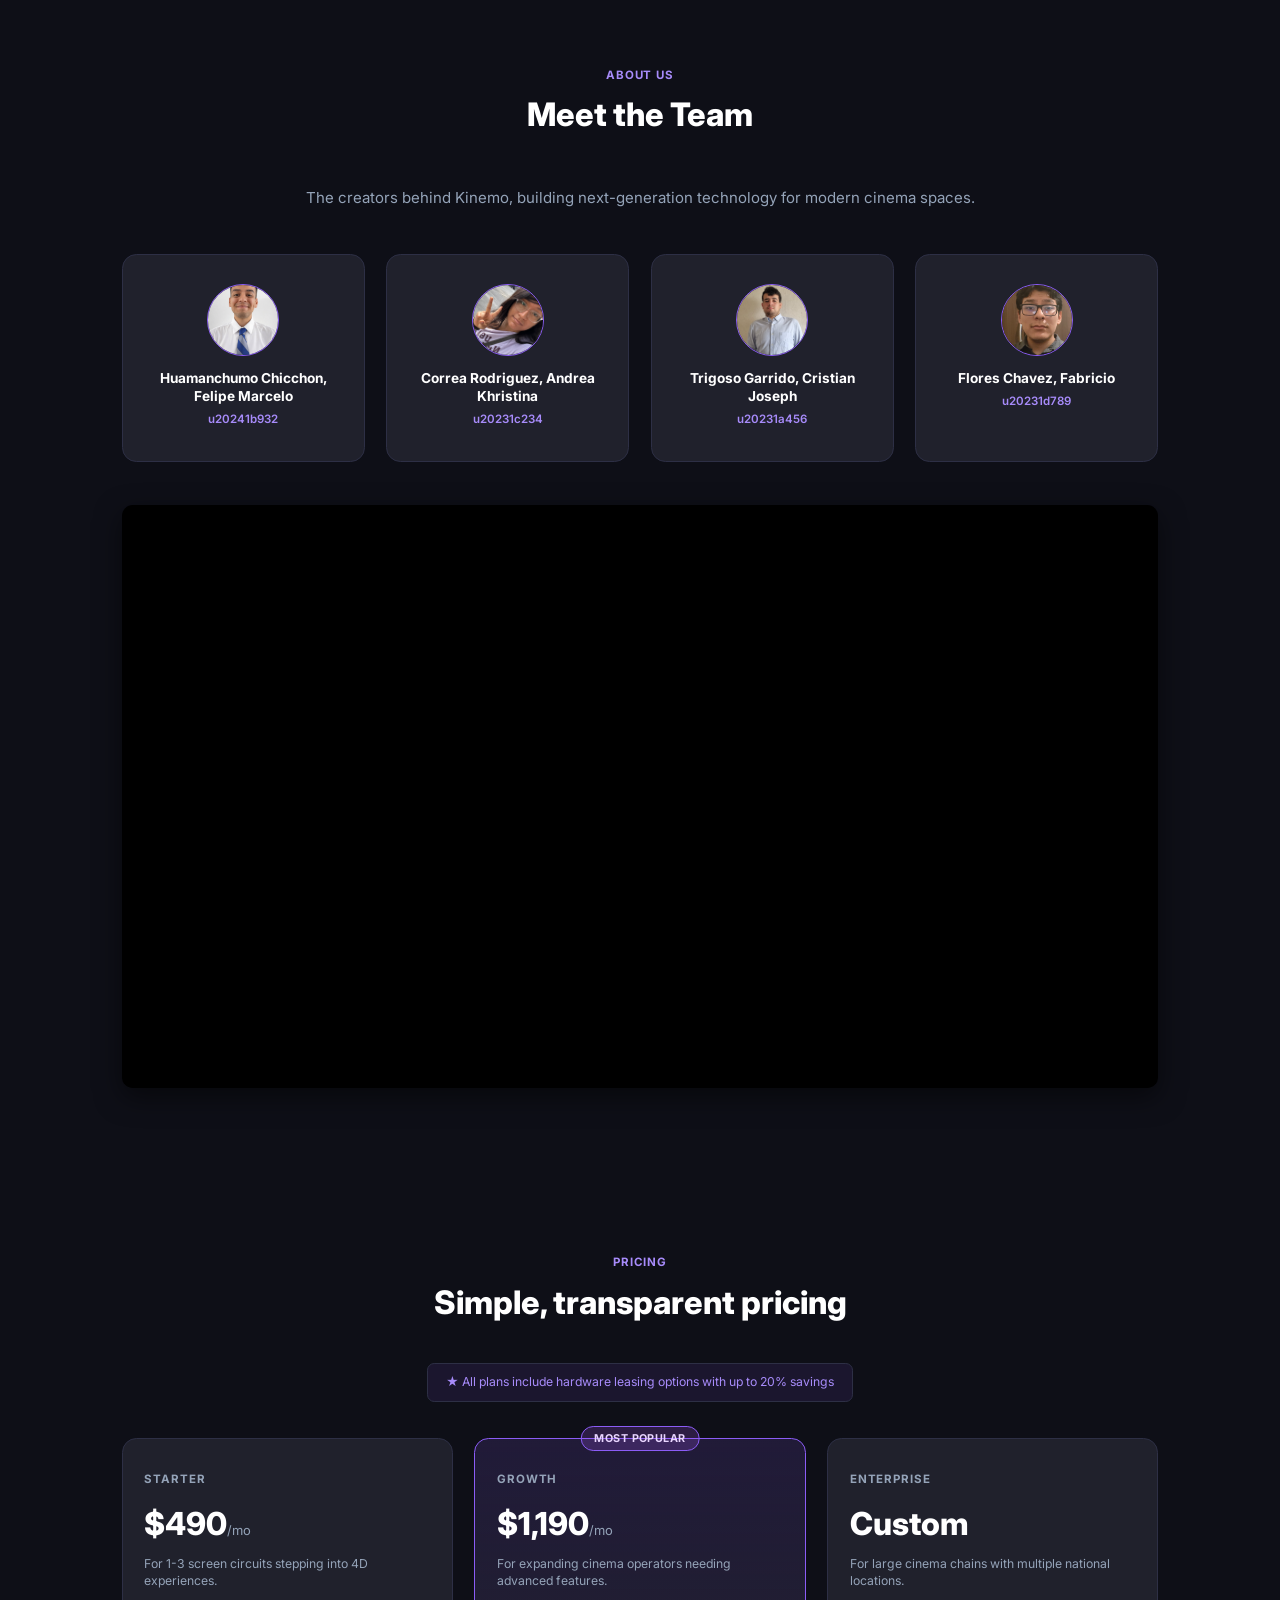
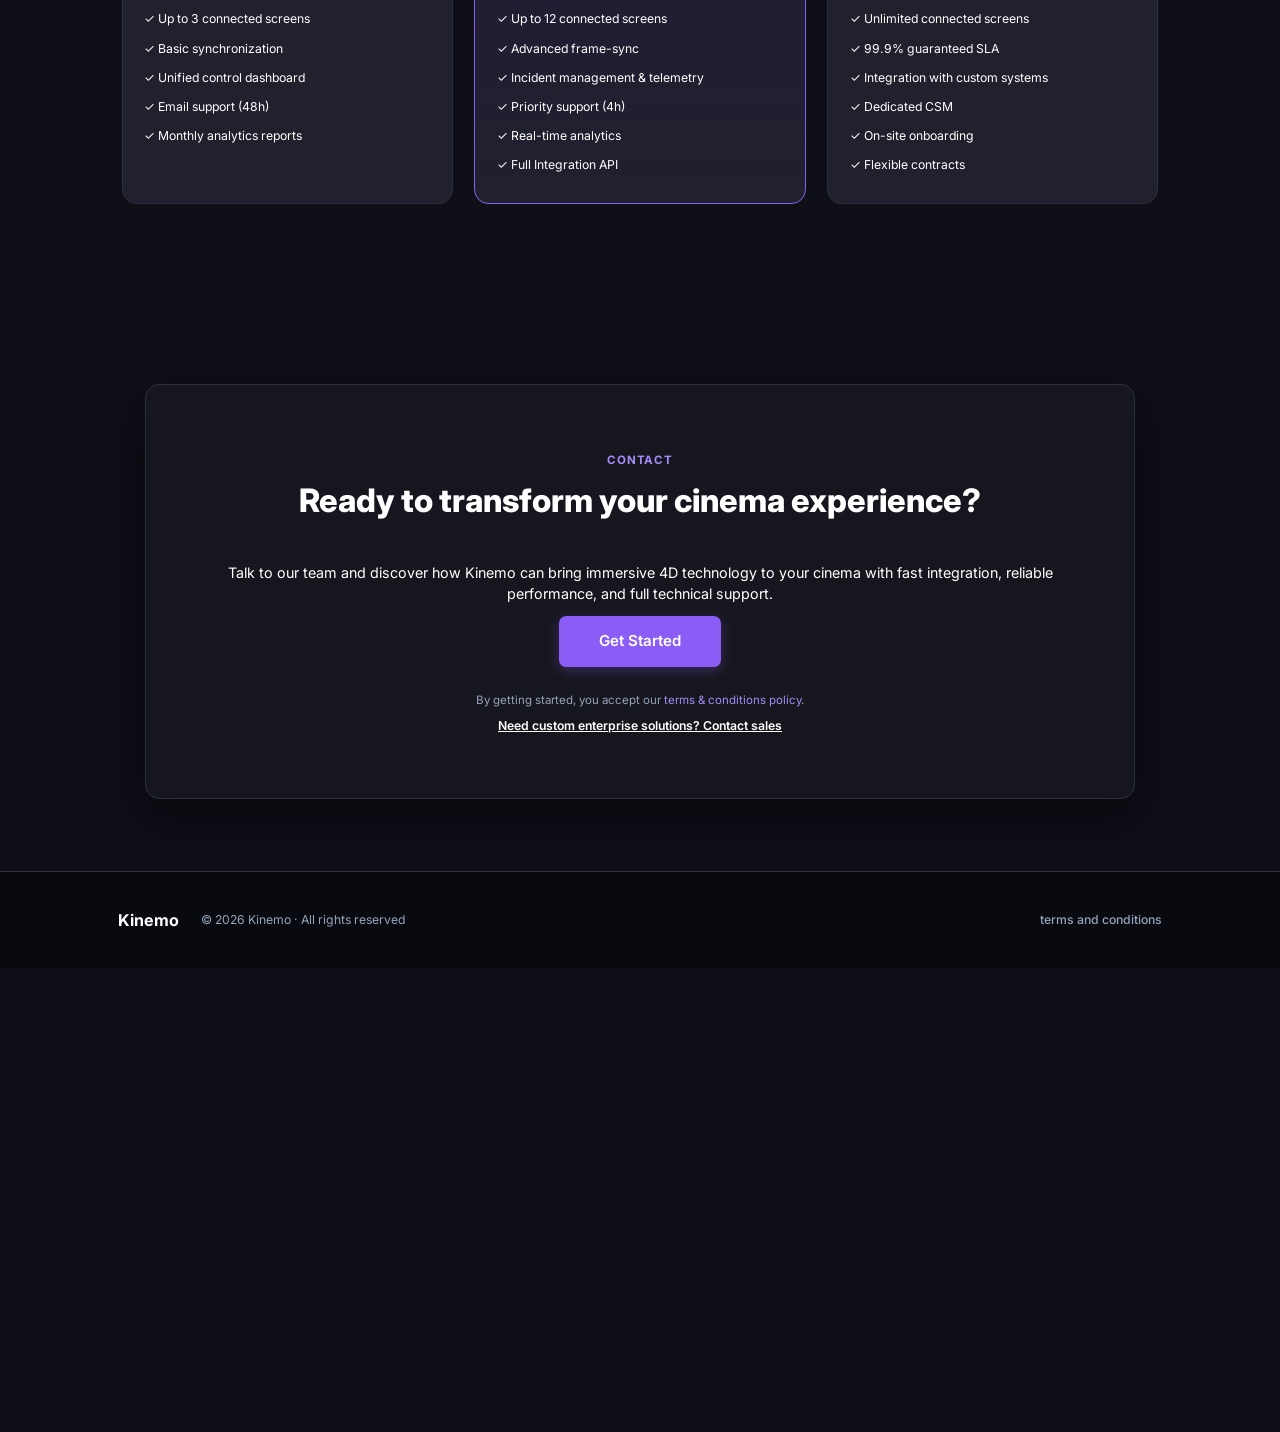
==== commit 14e99d6c: "feat: Add and update corrections" ====
--- a/Kinemo-landing/index.html
+++ b/Kinemo-landing/index.html
@@ -1,5 +1,5 @@
 <!DOCTYPE html>
-<html lang="es">
+<html lang="en">
 <head>
     <meta charset="UTF-8" />
     <meta name="viewport" content="width=device-width, initial-scale=1.0" />
@@ -13,25 +13,29 @@
 
 <header class="navbar">
     <div class="container nav-container">
+        <!-- Logo a la izquierda -->
         <a href="#" class="logo">
             <span class="logo-icon">И</span>
             <span class="logo-text">Kinemo</span>
         </a>
-        <nav class="nav-menu">
-            <a href="#platform" class="nav-link" data-i18n="nav_platform">Platform</a>
-            <a href="#about" class="nav-link" data-i18n="nav_about">About Us</a>
-            <a href="#pricing" class="nav-link" data-i18n="nav_pricing">Pricing</a>
-            <a href="#contact" class="nav-link" data-i18n="nav_contact">Contact</a>
-        </nav>
-        <div class="nav-actions">
-            <!-- LANGUAGE SWITCHER -->
-            <div class="lang-switch">
-                <button id="lang-en" class="lang-btn active">EN</button>
-                <span class="lang-divider">/</span>
-                <button id="lang-es" class="lang-btn">ES</button>
-            </div>
-            <a href="#" class="btn-text" data-i18n="btn_signin">Sign in</a>
-            <a href="#contact" class="btn-primary" data-i18n="btn_subscribe">Subscribe</a>
+
+        <!-- Contenedor derecho que agrupa el menú y el selector de idioma juntos -->
+        <div class="nav-right-group">
+            <nav class="nav-menu">
+                <a href="#platform" class="nav-link" data-i18n="nav_platform">Platform</a>
+                <a href="#about" class="nav-link" data-i18n="nav_about">About Us</a>
+                <a href="#pricing" class="nav-link" data-i18n="nav_pricing">Pricing</a>
+                <a href="#contact" class="nav-link" data-i18n="nav_contact">Contact</a>
+            </nav>
+
+            <div class="nav-actions">
+                <!-- LANGUAGE SWITCHER -->
+                <div class="lang-switch">
+                    <button id="lang-en" class="lang-btn active">EN</button>
+                    <span class="lang-divider">/</span>
+                    <button id="lang-es" class="lang-btn">ES</button>
+                </div>
+            </div>
         </div>
     </div>
 </header>
@@ -59,9 +63,6 @@
     </div>
 </section>
 
-</body>
-</html>
-
 <!-- PLATFORM SECTION -->
 <section id="platform" class="section platform-section">
     <div class="container">
@@ -69,7 +70,7 @@
         <h2 class="section-title" data-i18n="plat_title">Everything you need to manage your immersive theater</h2>
 
         <div class="platform-grid">
-            <!-- COLUMNA IZQUIERDA: Características fijas (sin acordeón) -->
+            <!-- COLUMNA IZQUIERDA: Características fijas -->
             <div class="features-list-fixed">
                 <div class="platform-feature-card">
                     <div class="feat-header">
@@ -112,7 +113,7 @@
                 </div>
             </div>
 
-            <!-- COLUMNA DERECHA: Los gráficos visuales que querías de vuelta -->
+            <!-- COLUMNA DERECHA: Gráficos visuales -->
             <div class="platform-visual">
                 <div class="v-card">
                     <span class="v-title" data-i18n="plat_vis_title1">LIVE SYNCHRONIZATION</span>
@@ -156,52 +157,64 @@
 
 <!-- ABOUT US SECTION -->
 <section id="about" class="section about-section">
-    <div class="container text-center">
-        <span class="section-tag" data-i18n="about_tag">NOSOTROS</span>
-        <h2 class="section-title" data-i18n="about_title">Conoce al Equipo</h2>
-        <p class="about-subtitle" data-i18n="about_subtitle">
-            Nuestro trabajo es dedicado al entretenimiento inmersivo, cuyo objetivo es ofrecer experiencias audiovisuales más dinámicas e interactivas que las tradicionales, transformando al espectador en un participante activo dentro de cada historia.
-        </p>
-
-        <!-- GRID DEL EQUIPO (Con avatares más pequeños y fotos reales) -->
-        <div class="team-grid">
-            <div class="team-card">
-                <img src="assets/Felipe.png" alt="Felipe Marcelo" class="team-avatar">
-                <h3 class="member-name">Huamanchumo Chicchon, Felipe Marcelo</h3>
-                <span class="member-code">u20241b932</span>
-            </div>
-
-            <div class="team-card">
-                <img src="assets/Andrea.png" alt="Andrea Khristina" class="team-avatar">
-                <h3 class="member-name">Correa Rodriguez, Andrea Khristina</h3>
-                <span class="member-code">u20231c234</span>
-            </div>
-
-            <div class="team-card">
-                <img src="assets/cristian.png" alt="Cristian Joseph" class="team-avatar">
-                <h3 class="member-name">Trigoso Garrido, Cristian Joseph</h3>
-                <span class="member-code">u20231a456</span>
-            </div>
-
-            <div class="team-card">
-                <img src="assets/Fabricio.png" alt="Fabricio" class="team-avatar">
-                <h3 class="member-name">Flores Chavez, Fabricio</h3>
-                <span class="member-code">u20231d789</span>
-            </div>
-        </div>
-
-        <!-- SECCIÓN DE VIDEO DEMOSTRATIVO (Placeholder de video) -->
-        <div class="video-placeholder-container">
-            <div class="video-box">
-                <div class="play-icon-circle">▶</div>
-                <h4 class="video-box-title">Video Próximamente</h4>
-                <p class="video-box-desc">Conoce a nuestro equipo próximamente.</p>
-            </div>
-        </div>
-    </div>
-</section>
-
-<!-- PRICING SECTION (Original Graphic Cards without bottom buttons) -->
+    <div class="container">
+        <!-- Cabecera principal -->
+        <div class="section-header text-center">
+            <span class="section-tag" data-i18n="about_tag">ABOUT US</span>
+            <h2 class="section-title" data-i18n="about_title">Meet the Team</h2>
+            <p class="about-subtitle" data-i18n="about_subtitle">
+                The creators behind Kinemo, building next-generation technology for modern cinema spaces.
+            </p>
+        </div>
+
+        <!-- PARTE SUPERIOR: EQUIPO -->
+        <div class="team-section-wrapper">
+            <div class="team-grid">
+                <div class="team-card">
+                    <img src="assets/Felipe.png" alt="Felipe Marcelo" class="team-avatar">
+                    <h3 class="member-name">Huamanchumo Chicchon, Felipe Marcelo</h3>
+                    <span class="member-code">u20241b932</span>
+                </div>
+
+                <div class="team-card">
+                    <img src="assets/Andrea.png" alt="Andrea Khristina" class="team-avatar">
+                    <h3 class="member-name">Correa Rodriguez, Andrea Khristina</h3>
+                    <span class="member-code">u20231c234</span>
+                </div>
+
+                <div class="team-card">
+                    <img src="assets/cristian.png" alt="Cristian Joseph" class="team-avatar">
+                    <h3 class="member-name">Trigoso Garrido, Cristian Joseph</h3>
+                    <span class="member-code">u20231a456</span>
+                </div>
+
+                <div class="team-card">
+                    <img src="assets/Fabricio.png" alt="Fabricio" class="team-avatar">
+                    <h3 class="member-name">Flores Chavez, Fabricio</h3>
+                    <span class="member-code">u20231d789</span>
+                </div>
+            </div>
+        </div>
+
+        <!-- PARTE INFERIOR: VIDEO -->
+        <div class="videos-section-wrapper">
+            <div class="videos-single-grid">
+                <div class="video-responsive-container">
+                    <iframe
+                            src="https://www.youtube.com/embed/qOCPpOtdIK0"
+                            title="Product Video"
+                            frameborder="0"
+                            allow="accelerometer; autoplay; clipboard-write; encrypted-media; gyroscope; picture-in-picture; web-share"
+                            allowfullscreen>
+                    </iframe>
+                </div>
+            </div>
+        </div>
+
+    </div>
+</section>
+
+<!-- PRICING SECTION -->
 <section id="pricing" class="section pricing-section">
     <div class="container text-center">
         <span class="section-tag" data-i18n="pricing_tag">PRICING</span>
@@ -228,9 +241,9 @@
                 </ul>
             </div>
 
-            <!-- GROWTH CARD (FEATURED) -->
+            <!-- GROWTH CARD -->
             <div class="pricing-card featured">
-                <div class="featured-badge" data-i18n="p_badge_popular">MOST POPULAR</div>
+                <div class="plan-badge" data-i18n="p_badge_popular">MOST POPULAR</div>
                 <div class="card-plan-header">
                     <span class="plan-name">GROWTH</span>
                     <div class="plan-price">$1,190<span class="per-month">/mo</span></div>
@@ -266,27 +279,41 @@
     </div>
 </section>
 
-<!-- CONTACT / GET STARTED SECTION -->
+<!-- CONTACT SECTION -->
 <section id="contact" class="section get-started-section">
-    <div class="container text-center">
-        <span class="section-tag" data-i18n="contact_tag">GET STARTED</span>
-        <h2 class="section-title" data-i18n="contact_title">Ready to transform your cinema experience?</h2>
-        <p class="get-started-desc" data-i18n="contact_desc">
-            Deploy Kinemo across your cinema chain today with fast integration, enterprise-grade stability, and immersive 4D synchronization.
-        </p>
-
-        <!-- SUBSCRIPTION CALL TO ACTION BOX -->
+    <div class="container">
+
         <div class="subscription-banner-card">
-            <h3 class="banner-heading" data-i18n="sub_box_title">Start Your Subscription</h3>
-            <p class="banner-subtext" data-i18n="sub_box_desc">Scale your cinema chain instantly with zero deployment friction and full technical backing.</p>
-
-            <a href="#" class="btn-primary btn-large sub-action-btn" data-i18n="sub_btn_now">Subscribe Now</a>
+
+            <span class="section-tag" data-i18n="contact_tag">
+                CONTACT
+            </span>
+
+            <h2 class="section-title" data-i18n="contact_title">
+                Ready to transform your cinema experience?
+            </h2>
+
+            <p class="get-started-desc" data-i18n="contact_desc">
+                Talk to our team and discover how Kinemo can bring immersive 4D technology to your cinema with fast integration, reliable performance, and full technical support.
+            </p>
+
+            <a href="#" class="btn-primary btn-large sub-action-btn" data-i18n="sub_btn_now">
+                Get Started
+            </a>
 
             <div class="banner-footer-info">
-                <p class="banner-disclaimer" data-i18n="sub_disclaimer">By subscribing, you accept our <a href="#" data-i18n="sub_terms_link">terms & privacy policy</a>.</p>
-                <a href="#" class="enterprise-link" data-i18n="sub_enterprise_link">Need custom enterprise solutions? Contact sales</a>
-            </div>
-        </div>
+                <p class="banner-disclaimer" data-i18n="sub_disclaimer">
+                    By getting started, you accept our
+                    <a href="terms.html">terms & conditions policy</a>.
+                </p>
+
+                <a href="#" class="enterprise-link" data-i18n="sub_enterprise_link">
+                    Need custom enterprise solutions? Contact sales
+                </a>
+            </div>
+
+        </div>
+
     </div>
 </section>
 
@@ -294,16 +321,11 @@
 <footer class="footer">
     <div class="container footer-container">
         <div class="footer-left">
-            <a href="#" class="logo">
-                <span class="logo-icon">И</span>
-                <span class="logo-text">Kinemo</span>
-            </a>
-            <span class="copyright">© 2026 Kinemo · All rights reserved</span>
-        </div>
-        <div class="footer-links">
-            <a href="#" data-i18n="ft_privacy">Privacy</a>
-            <a href="#" data-i18n="ft_terms">Terms</a>
-            <a href="#contact" data-i18n="ft_contact">Contact</a>
+            <span class="logo-text">Kinemo</span>
+            <span class="copyright" data-i18n="footer_rights">© 2026 Kinemo · All rights reserved</span>
+        </div>
+        <div class="footer-right">
+            <a href="terms.html" class="footer-link" data-i18n="ft_terms">terms and conditions</a>
         </div>
     </div>
 </footer>
--- a/Kinemo-landing/css/style.css
+++ b/Kinemo-landing/css/style.css
@@ -1,4 +1,6 @@
-/* VARIABLES GLOBALES Y PALETA HEX */
+/* ==========================================
+   1. VARIABLES GLOBALES Y RESET
+   ========================================== */
 :root {
     --bg-main: #0E0F17;
     --bg-card: #16171E;
@@ -16,6 +18,7 @@
     --font-family: 'Inter', sans-serif;
     --radius-lg: 16px;
     --radius-md: 8px;
+    --bg-nav-footer: #090A10;
 }
 
 * {
@@ -24,6 +27,10 @@
     padding: 0;
 }
 
+html {
+    zoom: 0.9;
+}
+
 body {
     background-color: var(--bg-main);
     color: var(--text-white);
@@ -37,7 +44,10 @@
     padding: 0 24px;
 }
 
-/* BOTONES */
+
+/* ==========================================
+   2. BOTONES
+   ========================================== */
 .btn-primary {
     background-color: var(--purple-primary);
     color: var(--text-white);
@@ -86,15 +96,19 @@
     font-size: 1rem;
 }
 
-/* HEADER */
+
+/* ==========================================
+   3. HEADER / NAVBAR
+   ========================================== */
 .navbar {
     height: 80px;
     border-bottom: 1px solid var(--border-color);
     display: flex;
     align-items: center;
-    background-color: var(--bg-main);
-    position: relative;
-    z-index: 10;
+    background-color: #090A10 !important;
+    position: sticky;
+    top: 0;
+    z-index: 1000;
 }
 
 .nav-container {
@@ -102,6 +116,9 @@
     justify-content: space-between;
     align-items: center;
     width: 100%;
+    max-width: 1200px;
+    margin: 0 auto;
+    padding: 0 24px;
 }
 
 .logo {
@@ -125,8 +142,15 @@
     font-weight: 900;
 }
 
+.nav-right-group {
+    display: flex;
+    align-items: center;
+    gap: 2.5rem;
+}
+
 .nav-menu {
     display: flex;
+    align-items: center;
     gap: 32px;
 }
 
@@ -134,6 +158,7 @@
     color: var(--text-muted);
     text-decoration: none;
     font-weight: 500;
+    font-size: 0.95rem;
     transition: color 0.2s;
 }
 
@@ -144,16 +169,19 @@
 .nav-actions {
     display: flex;
     align-items: center;
-    gap: 20px;
-}
-
+}
+
+/* Selector de idioma */
 .lang-switch {
     display: flex;
     align-items: center;
-    background: var(--bg-card);
+    gap: 4px;
+    background: var(--bg-card-alt);
     border: 1px solid var(--border-color);
-    padding: 4px 8px;
+    padding: 4px 10px;
     border-radius: 6px;
+    font-size: 0.8rem;
+    font-weight: 600;
 }
 
 .lang-btn {
@@ -161,32 +189,38 @@
     border: none;
     color: var(--text-muted);
     font-weight: 600;
-    font-size: 0.8rem;
+    font-size: 0.85rem;
     cursor: pointer;
     padding: 2px 4px;
-}
-
-.lang-btn.active {
-    color: var(--text-white);
+    transition: color 0.2s;
+}
+
+.lang-btn.active,
+.lang-btn:hover {
+    color: var(--purple-light);
 }
 
 .lang-divider {
-    color: var(--text-muted);
-    font-size: 0.8rem;
+    color: var(--border-color);
+    font-size: 0.85rem;
     margin: 0 2px;
 }
 
-/* HERO SECTION CON IMAGEN DE FONDO */
+
+/* ==========================================
+   4. HERO SECTION
+   ========================================== */
 .hero {
     position: relative;
     background-size: cover;
-    background-position: center;
+    background-position: center 35%; /* Ajustado para mostrar la cara de la chica */
     background-repeat: no-repeat;
     padding: 120px 0 140px 0;
     min-height: calc(100vh - 80px);
     display: flex;
     align-items: center;
 }
+
 .hero-overlay {
     position: absolute;
     top: 0;
@@ -203,11 +237,13 @@
     width: 100%;
     max-width: 1200px;
     margin: 0 auto;
-    padding: 0 24px; /* Esto hace que se alinee idéntico al logo y los menús de arriba */
-}
+    padding: 0 24px;
+}
+
 .hero-content {
-    max-width: 680px; /* Controla el ancho del texto para que no se extienda demasiado hacia la derecha */
-}
+    max-width: 680px;
+}
+
 .badge {
     display: inline-flex;
     align-items: center;
@@ -253,6 +289,7 @@
 .hero-actions {
     display: flex;
     gap: 16px;
+    margin-bottom: 36px;
 }
 
 .hero-stats {
@@ -273,120 +310,10 @@
     color: var(--text-muted);
 }
 
-/* DASHBOARD PREVIEW */
-.dashboard-card {
-    background: var(--bg-card);
-    border: 1px solid var(--border-color);
-    border-radius: var(--radius-lg);
-    padding: 20px;
-    box-shadow: 0 20px 40px rgba(0, 0, 0, 0.5);
-}
-
-.dashboard-header {
-    display: flex;
-    align-items: center;
-    justify-content: space-between;
-    border-bottom: 1px solid var(--border-color);
-    padding-bottom: 12px;
-    margin-bottom: 20px;
-}
-
-.window-dots {
-    display: flex;
-    gap: 6px;
-}
-
-.dot {
-    width: 10px;
-    height: 10px;
-    border-radius: 50%;
-    display: inline-block;
-}
-
-.dot.red { background: #EF4444; }
-.dot.yellow { background: var(--yellow-status); }
-.dot.green { background: var(--green-status); }
-
-.dashboard-title {
-    font-size: 0.8rem;
-    color: var(--text-muted);
-}
-
-.dashboard-status-dot {
-    width: 12px;
-    height: 12px;
-    background: var(--purple-primary);
-    border-radius: 50%;
-    box-shadow: 0 0 8px var(--purple-primary);
-}
-
-.metrics-grid {
-    display: grid;
-    grid-template-columns: repeat(3, 1fr);
-    gap: 12px;
-    margin-bottom: 20px;
-}
-
-.metric-card {
-    background: var(--bg-card-alt);
-    padding: 12px;
-    border-radius: var(--radius-md);
-}
-
-.m-label {
-    display: block;
-    font-size: 0.75rem;
-    color: var(--text-muted);
-}
-
-.m-val {
-    font-size: 1.25rem;
-    font-weight: 700;
-}
-
-.m-sub {
-    font-size: 0.7rem;
-}
-
-.m-sub.positive { color: var(--green-status); }
-.m-sub.negative { color: #EF4444; }
-
-.chart-box {
-    background: var(--bg-card-alt);
-    padding: 12px;
-    border-radius: var(--radius-md);
-    margin-bottom: 20px;
-}
-
-.chart-title {
-    font-size: 0.7rem;
-    color: var(--text-muted);
-    font-weight: 700;
-}
-
-.events-list {
-    background: var(--bg-card-alt);
-    padding: 12px;
-    border-radius: var(--radius-md);
-}
-
-.events-title {
-    font-size: 0.7rem;
-    color: var(--text-muted);
-    font-weight: 700;
-    display: block;
-    margin-bottom: 8px;
-}
-
-.event-item {
-    display: flex;
-    justify-content: space-between;
-    font-size: 0.8rem;
-    margin-bottom: 4px;
-}
-.e-msg { color: var(--text-muted); }
-
-/* SECCIONES COMPARTIDAS */
+
+/* ==========================================
+   5. SECCIONES COMPARTIDAS Y PLATAFORMA
+   ========================================== */
 .section {
     padding: 100px 0;
 }
@@ -409,7 +336,10 @@
     text-align: center;
 }
 
-/* ESTRUCTURA DE 2 COLUMNAS PARA PLATAFORMA */
+.text-left {
+    text-align: left;
+}
+
 .platform-grid {
     display: grid;
     grid-template-columns: 1.1fr 0.9fr;
@@ -442,9 +372,7 @@
     gap: 14px;
     margin-bottom: 8px;
 }
-html {
-    zoom: 0.9;
-}
+
 .feat-header h3 {
     font-size: 1.05rem;
     font-weight: 700;
@@ -487,110 +415,7 @@
     font-size: 0.9rem;
     display: none;
 }
-/* ESTILOS PARA LA SECCIÓN ABOUT / EQUIPO */
-.about-subtitle {
-    color: var(--text-muted);
-    font-size: 1rem;
-    max-width: 800px;
-    margin: 0 auto 40px auto;
-    line-height: 1.6;
-}
-
-.team-grid {
-    display: grid;
-    grid-template-columns: repeat(4, 1fr);
-    gap: 20px;
-    margin-bottom: 50px;
-}
-
-.team-card {
-    background: var(--bg-card);
-    border: 1px solid var(--border-color);
-    border-radius: var(--radius-lg);
-    padding: 24px 16px;
-    text-align: center;
-    transition: transform 0.2s ease;
-}
-
-.team-card:hover {
-    border-color: var(--border-active);
-    transform: translateY(-4px);
-}
-
-/* AVATARES MÁS PEQUEÑOS Y CIRCULARES */
-.team-avatar {
-    width: 70px;
-    height: 70px;
-    border-radius: 50%;
-    object-fit: cover;
-    margin: 0 auto 16px auto;
-    display: block;
-    border: 2px solid var(--purple-primary);
-}
-
-.member-name {
-    font-size: 0.95rem;
-    font-weight: 700;
-    color: var(--text-white);
-    margin-bottom: 8px;
-    line-height: 1.3;
-}
-
-.member-code {
-    font-size: 0.8rem;
-    color: var(--purple-light);
-    display: block;
-}
-
-/* CONTENEDOR TIPO CUADRO PARA EL VIDEO */
-.video-placeholder-container {
-    margin-top: 40px;
-    width: 100%;
-}
-
-.video-box {
-    background: var(--bg-card);
-    border: 2px dashed var(--border-active);
-    border-radius: var(--radius-lg);
-    padding: 50px 20px;
-    text-align: center;
-    display: flex;
-    flex-direction: column;
-    align-items: center;
-    justify-content: center;
-    transition: all 0.3s ease;
-}
-
-.video-box:hover {
-    border-color: var(--purple-primary);
-    background: rgba(22, 23, 30, 0.9);
-}
-
-.play-icon-circle {
-    width: 60px;
-    height: 60px;
-    background: var(--purple-primary);
-    color: var(--text-white);
-    border-radius: 50%;
-    display: flex;
-    align-items: center;
-    justify-content: center;
-    font-size: 1.25rem;
-    margin-bottom: 16px;
-    box-shadow: 0 0 20px var(--purple-glow);
-}
-
-.video-box-title {
-    font-size: 1.1rem;
-    font-weight: 700;
-    color: var(--text-white);
-    margin-bottom: 6px;
-}
-
-.video-box-desc {
-    font-size: 0.85rem;
-    color: var(--text-muted);
-}
+
 .accordion-item.active .acc-content {
     display: block;
 }
@@ -671,12 +496,38 @@
 .tag-yellow { background: rgba(234, 179, 8, 0.2); color: var(--yellow-status); }
 .tag-gray { background: #2A2B3A; color: var(--text-muted); }
 
-/* ABOUT US / EQUIPO */
+
+/* ==========================================
+   ABOUT US / EQUIPO Y VIDEO LIMPIO
+   ========================================== */
+.about-section {
+    padding: 5rem 0;
+}
+
+.section-header {
+    margin-bottom: 3rem;
+}
+
+.section-header.text-center {
+    display: flex;
+    flex-direction: column;
+    align-items: center;
+    text-align: center;
+}
+
 .about-subtitle {
     color: var(--text-muted);
-    max-width: 600px;
-    margin: 0 auto 48px auto;
-    font-size: 0.95rem;
+    font-size: 1.05rem;
+    line-height: 1.6;
+    margin-top: 0.75rem;
+    max-width: 800px;
+    margin-left: auto;
+    margin-right: auto;
+}
+
+.team-section-wrapper {
+    margin-bottom: 3rem; /* Espacio entre el equipo y el video */
+    width: 100%;
 }
 
 .team-grid {
@@ -693,35 +544,73 @@
     display: flex;
     flex-direction: column;
     align-items: center;
-}
-
-.avatar-circle {
-    width: 90px;
-    height: 90px;
-    background-color: #FFFFFF;
+    text-align: center;
+    transition: transform 0.2s ease, border-color 0.2s ease;
+}
+
+.team-card:hover {
+    border-color: var(--border-active);
+    transform: translateY(-4px);
+}
+
+.team-avatar {
+    width: 80px;
+    height: 80px;
     border-radius: 50%;
-    margin-bottom: 20px;
+    object-fit: cover;
+    margin: 0 auto 16px auto;
+    display: block;
+    border: 2px solid var(--purple-primary);
 }
 
 .member-name {
-    font-size: 1rem;
+    font-size: 0.95rem;
     font-weight: 700;
-    margin-bottom: 4px;
+    color: var(--text-white);
+    margin-bottom: 6px;
+    line-height: 1.3;
 }
 
 .member-code {
     font-size: 0.8rem;
     color: var(--purple-light);
     font-weight: 600;
-    margin-bottom: 8px;
-}
-
-.member-role {
-    font-size: 0.8rem;
-    color: var(--text-muted);
-}
-
-/* PRICING */
+    display: block;
+    margin-bottom: 4px;
+}
+
+/* Video inferior sin bordes ni cajas extras, a ancho completo */
+.videos-section-wrapper {
+    width: 100%;
+}
+
+.videos-single-grid {
+    width: 100%;
+    max-width: 100%;
+}
+
+.video-responsive-container {
+    position: relative;
+    width: 100%;
+    padding-bottom: 56.25%; /* Relación de aspecto 16:9 */
+    height: 0;
+    overflow: hidden;
+    border-radius: 12px;
+    background: #000;
+    box-shadow: 0 10px 30px rgba(0, 0.0, 0, 0.5);
+}
+
+.video-responsive-container iframe {
+    position: absolute;
+    top: 0;
+    left: 0;
+    width: 100%;
+    height: 100%;
+    border: none;
+}
+/* ==========================================
+   7. PRICING SECTION
+   ========================================== */
 .pricing-banner {
     background: rgba(139, 92, 246, 0.1);
     border: 1px solid var(--border-color);
@@ -750,7 +639,31 @@
     text-align: left;
     position: relative;
 }
-
+/* ==========================================
+   ESTILOS DE LA TARJETA DESTACADA Y PÍLDORA DE PRECIOS
+   ========================================== */
+.pricing-card.featured {
+    position: relative;
+    border-color: var(--purple-primary);
+    background: rgba(168, 85, 247, 0.03); /* Un fondo ligeramente más claro que el resto pero oscuro */
+}
+
+/* Insignia en forma de píldora idéntica a tu referencia pero en tono oscuro/morado */
+.pricing-card .plan-badge {
+    position: absolute;
+    top: -14px;
+    left: 50%;
+    transform: translateX(-50%);
+    background: rgba(168, 85, 247, 0.2); /* Fondo morado oscuro translúcido */
+    border: 1px solid var(--purple-primary);
+    color: #e9d5ff; /* Texto claro legible */
+    font-size: 0.75rem;
+    font-weight: 700;
+    padding: 4px 14px;
+    border-radius: 50px;
+    letter-spacing: 0.5px;
+    text-transform: uppercase;
+}
 .pricing-card.featured {
     border-color: var(--purple-primary);
     background: linear-gradient(180deg, rgba(139, 92, 246, 0.15) 0%, var(--bg-card-alt) 100%);
@@ -814,195 +727,24 @@
     color: var(--text-white);
 }
 
-/* CONTACT */
-.contact-grid {
-    display: grid;
-    grid-template-columns: 1fr 1fr;
-    gap: 60px;
-}
-
-.contact-desc {
-    color: var(--text-muted);
-    margin-bottom: 32px;
-}
-
-.steps-box {
-    background: var(--bg-card-alt);
-    border: 1px solid var(--border-color);
-    border-radius: var(--radius-lg);
-    padding: 24px;
-    margin-top: 32px;
-}
-
-.steps-title {
-    display: block;
-    font-size: 0.75rem;
-    font-weight: 700;
-    color: var(--text-muted);
-    letter-spacing: 1px;
-    margin-bottom: 20px;
-}
-
-.step-item {
-    display: flex;
-    align-items: flex-start;
-    gap: 16px;
-    margin-bottom: 16px;
-}
-
-.step-item:last-child {
-    margin-bottom: 0;
-}
-
-.step-num {
-    background: rgba(139, 92, 246, 0.15);
-    color: var(--purple-light);
-    font-size: 0.8rem;
-    font-weight: 700;
-    width: 28px;
-    height: 28px;
-    border-radius: 50%;
-    display: flex;
-    align-items: center;
-    justify-content: center;
-    flex-shrink: 0;
-}
-
-.step-text strong {
-    display: block;
-    font-size: 0.9rem;
-    color: var(--text-white);
-}
-
-.step-text p {
-    font-size: 0.8rem;
-    color: var(--text-muted);
-    margin: 2px 0 0 0;
-}
-
-.form-card {
-    background: var(--bg-card-alt);
-    border: 1px solid var(--border-color);
-    border-radius: var(--radius-lg);
-    padding: 32px;
-}
-
-.form-card h3 {
-    margin-bottom: 24px;
-}
-
-.form-group {
-    margin-bottom: 16px;
-}
-
-.form-group label {
-    display: block;
-    font-size: 0.8rem;
-    color: var(--text-muted);
-    margin-bottom: 6px;
-}
-
-.form-group input {
-    width: 100%;
-    padding: 12px;
-    background: var(--bg-card);
-    border: 1px solid var(--border-color);
-    border-radius: var(--radius-md);
-    color: var(--text-white);
-    font-family: inherit;
-}
-
-.form-group input:focus {
-    outline: none;
-    border-color: var(--purple-primary);
-}
-
-.form-disclaimer {
-    font-size: 0.75rem;
-    color: var(--text-muted);
-    text-align: center;
-    margin-top: 12px;
-}
-
-.form-disclaimer a {
-    color: var(--purple-light);
-}
-
-.form-footer-links {
-    margin-top: 16px;
-    text-align: center;
-    display: flex;
-    flex-direction: column;
-    gap: 8px;
-}
-
-.affiliate-link {
-    color: var(--text-white);
-    font-size: 0.85rem;
-    font-weight: 600;
-    text-decoration: underline;
-}
-
-.affiliate-link:hover {
-    color: var(--purple-light);
-}
-
-/* LANGUAGE SWITCHER */
-.lang-switch {
-    display: flex;
-    align-items: center;
-    gap: 4px;
-    background: var(--bg-card-alt);
-    border: 1px solid var(--border-color);
-    padding: 4px 10px;
-    border-radius: 6px;
-    font-size: 0.8rem;
-    font-weight: 600;
-    margin-right: 8px;
-}
-
-.lang-btn {
-    background: none;
-    border: none;
-    color: var(--text-muted);
-    cursor: pointer;
-    padding: 0 2px;
-    font-weight: 600;
-    transition: color 0.2s;
-}
-
-.lang-btn.active,
-.lang-btn:hover {
-    color: var(--purple-light);
-}
-
-.lang-divider {
-    color: var(--border-color);
-}
-
-/* GET STARTED / SUBSCRIPTION SECTION (Reemplazo de contacto clásico) */
+
+/* ==========================================
+   8. GET STARTED / SUBSCRIPTION SECTION
+   ========================================== */
 .get-started-section {
     padding: 100px 0 80px 0;
-}
-
-.get-started-desc {
-    color: var(--text-muted);
-    font-size: 1.05rem;
-    max-width: 650px;
-    margin: -20px auto 40px auto;
-    line-height: 1.6;
 }
 
 .subscription-banner-card {
     background: var(--bg-card);
     border: 1px solid var(--border-color);
     border-radius: var(--radius-lg);
-    max-width: 780px;
+    max-width: 1100px;
     margin: 0 auto;
-    padding: 50px 40px;
+    padding: 70px 90px;
     box-shadow: 0 20px 50px rgba(0, 0, 0, 0.4);
     text-align: center;
-    transition: border-color 0.3s ease;
+    transition: border-color 0.3s ease, transform 0.3s ease;
 }
 
 .subscription-banner-card:hover {
@@ -1025,9 +767,11 @@
 }
 
 .sub-action-btn {
-    padding: 16px 40px;
+    padding: 16px 42px;
     font-size: 1.05rem;
-    margin-bottom: 24px;
+    margin-top: 12px;
+    margin-bottom: 28px;
+    min-width: 180px;
 }
 
 .banner-footer-info {
@@ -1059,7 +803,10 @@
     color: var(--purple-light);
 }
 
-/* FOOTER STYLING */
+
+/* ==========================================
+   9. FOOTER
+   ========================================== */
 .footer {
     border-top: 1px solid var(--border-color);
     padding: 40px 0;
@@ -1072,11 +819,68 @@
     align-items: center;
     width: 100%;
 }
+.footer {
+    background-color: #d1d5db; /* Gris claro de la imagen de referencia */
+    color: #1f2937;
+    padding: 24px 0;
+    width: 100%;
+}
+
+.footer-container {
+    max-width: 1200px;
+    margin: 0 auto;
+    padding: 0 20px;
+    display: flex;
+    justify-content: space-between;
+    align-items: center;
+}
 
 .footer-left {
     display: flex;
     align-items: center;
+    gap: 16px;
+}
+
+.logo-text {
+    font-weight: 700;
+    font-size: 18px;
+    color: #111827;
+}
+
+.copyright {
+    font-size: 14px;
+    color: #374151;
+}
+
+/* ==========================================
+   FOOTER
+   ========================================== */
+
+.footer {
+    width: 100%;
+    padding: 40px 0;
+    background-color: #090A10 !important;
+    border-top: 1px solid var(--border-color);
+    color: var(--text-white);
+}
+
+.footer-container {
+    display: flex;
+    justify-content: space-between;
+    align-items: center;
+    width: 100%;
+}
+
+.footer-left {
+    display: flex;
+    align-items: center;
     gap: 24px;
+}
+
+.logo-text {
+    font-weight: 700;
+    font-size: 18px;
+    color: var(--text-white);
 }
 
 .copyright {
@@ -1084,18 +888,19 @@
     color: var(--text-muted);
 }
 
-.footer-links {
-    display: flex;
-    gap: 24px;
-}
-
-.footer-links a {
+.footer-right {
+    display: flex;
+    align-items: center;
+}
+
+.footer-link {
+    font-size: 0.85rem;
     color: var(--text-muted);
     text-decoration: none;
-    font-size: 0.85rem;
-    transition: color 0.2s;
-}
-
-.footer-links a:hover {
+    font-weight: 500;
+    transition: color 0.2s ease;
+}
+
+.footer-link:hover {
     color: var(--text-white);
 }
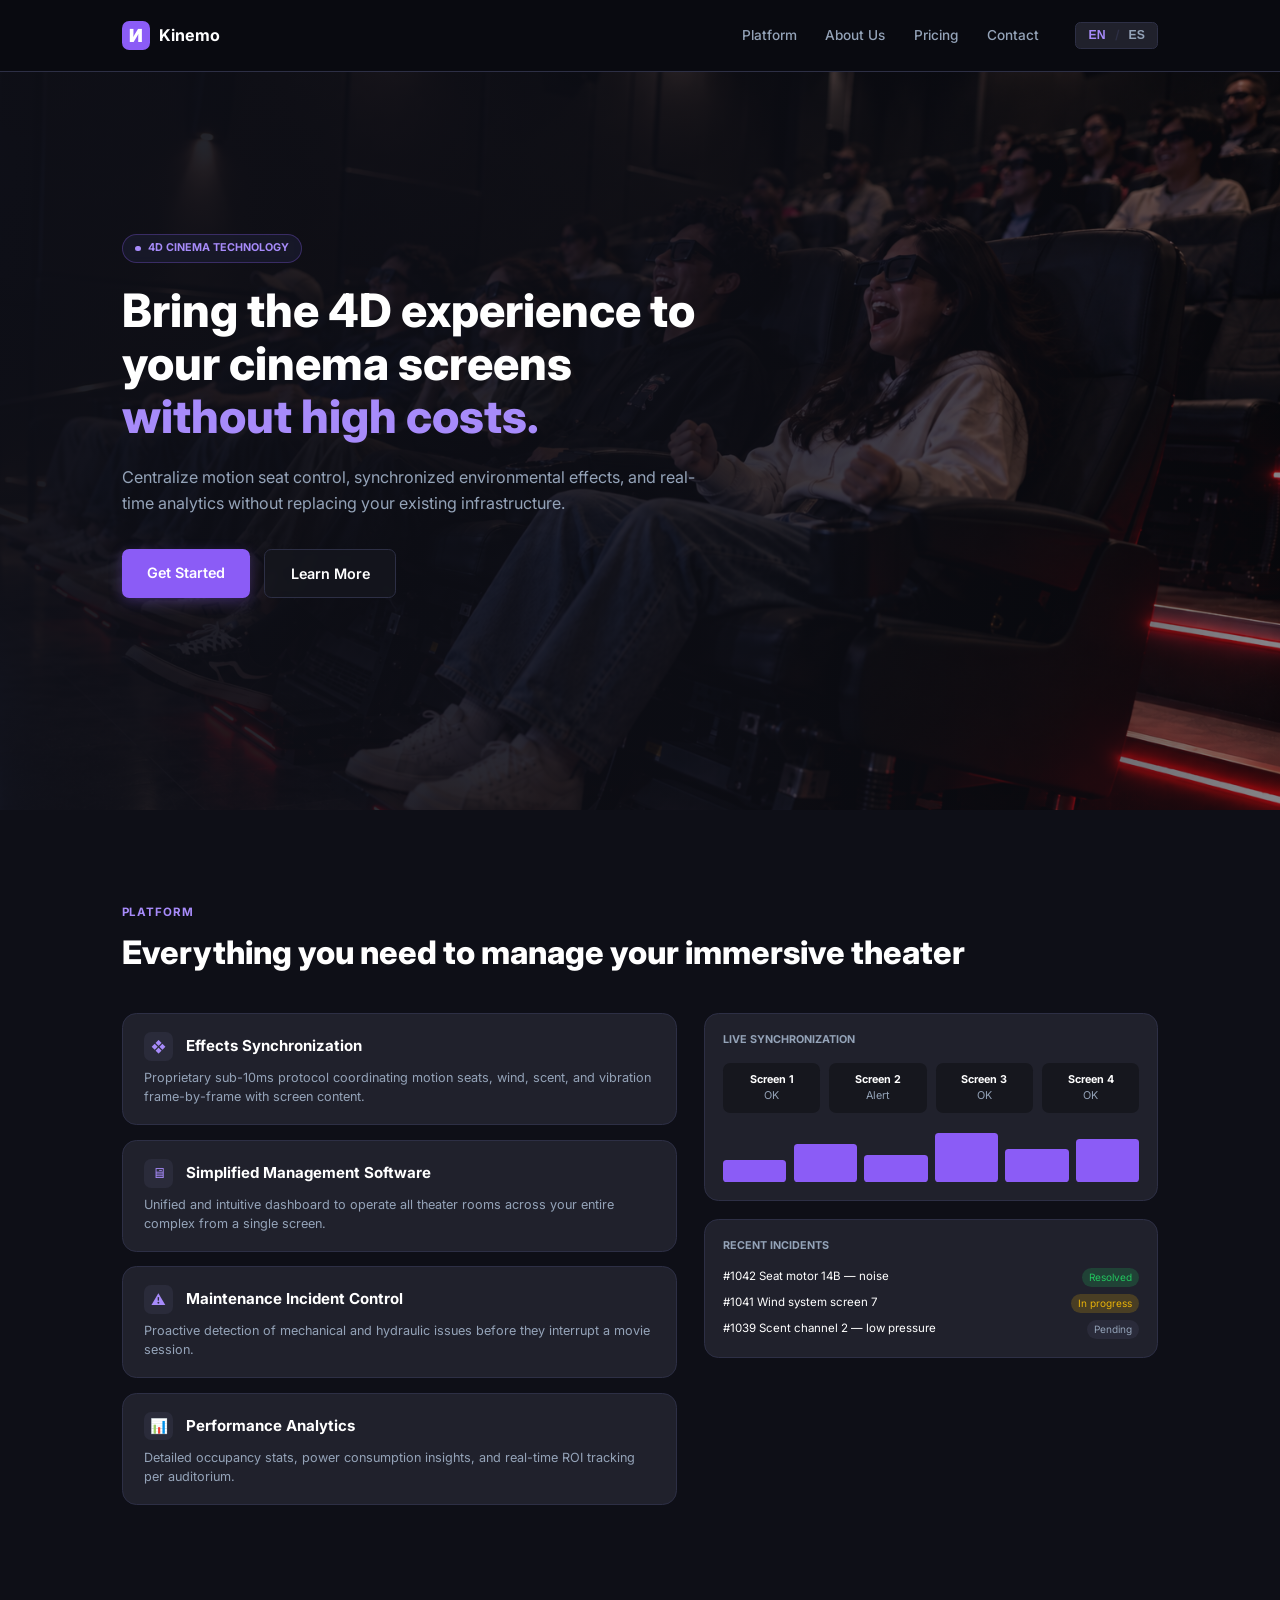
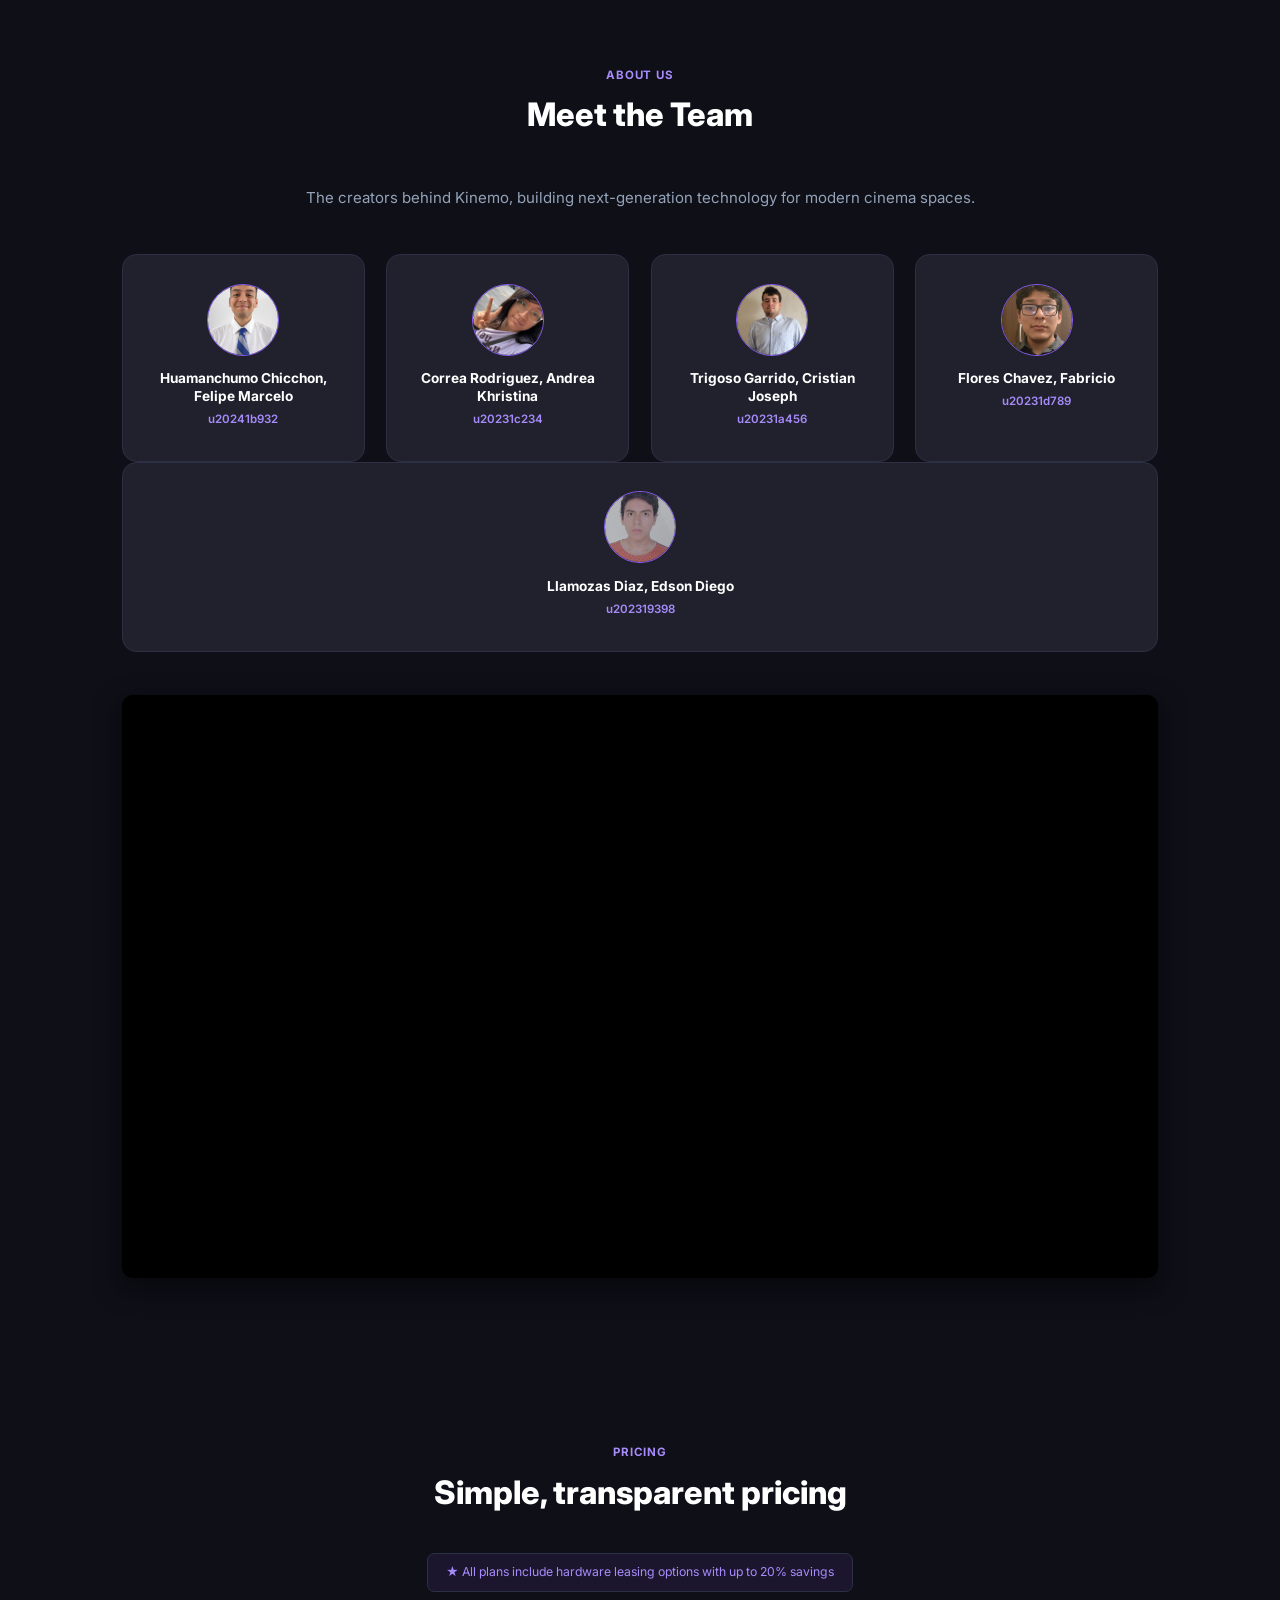
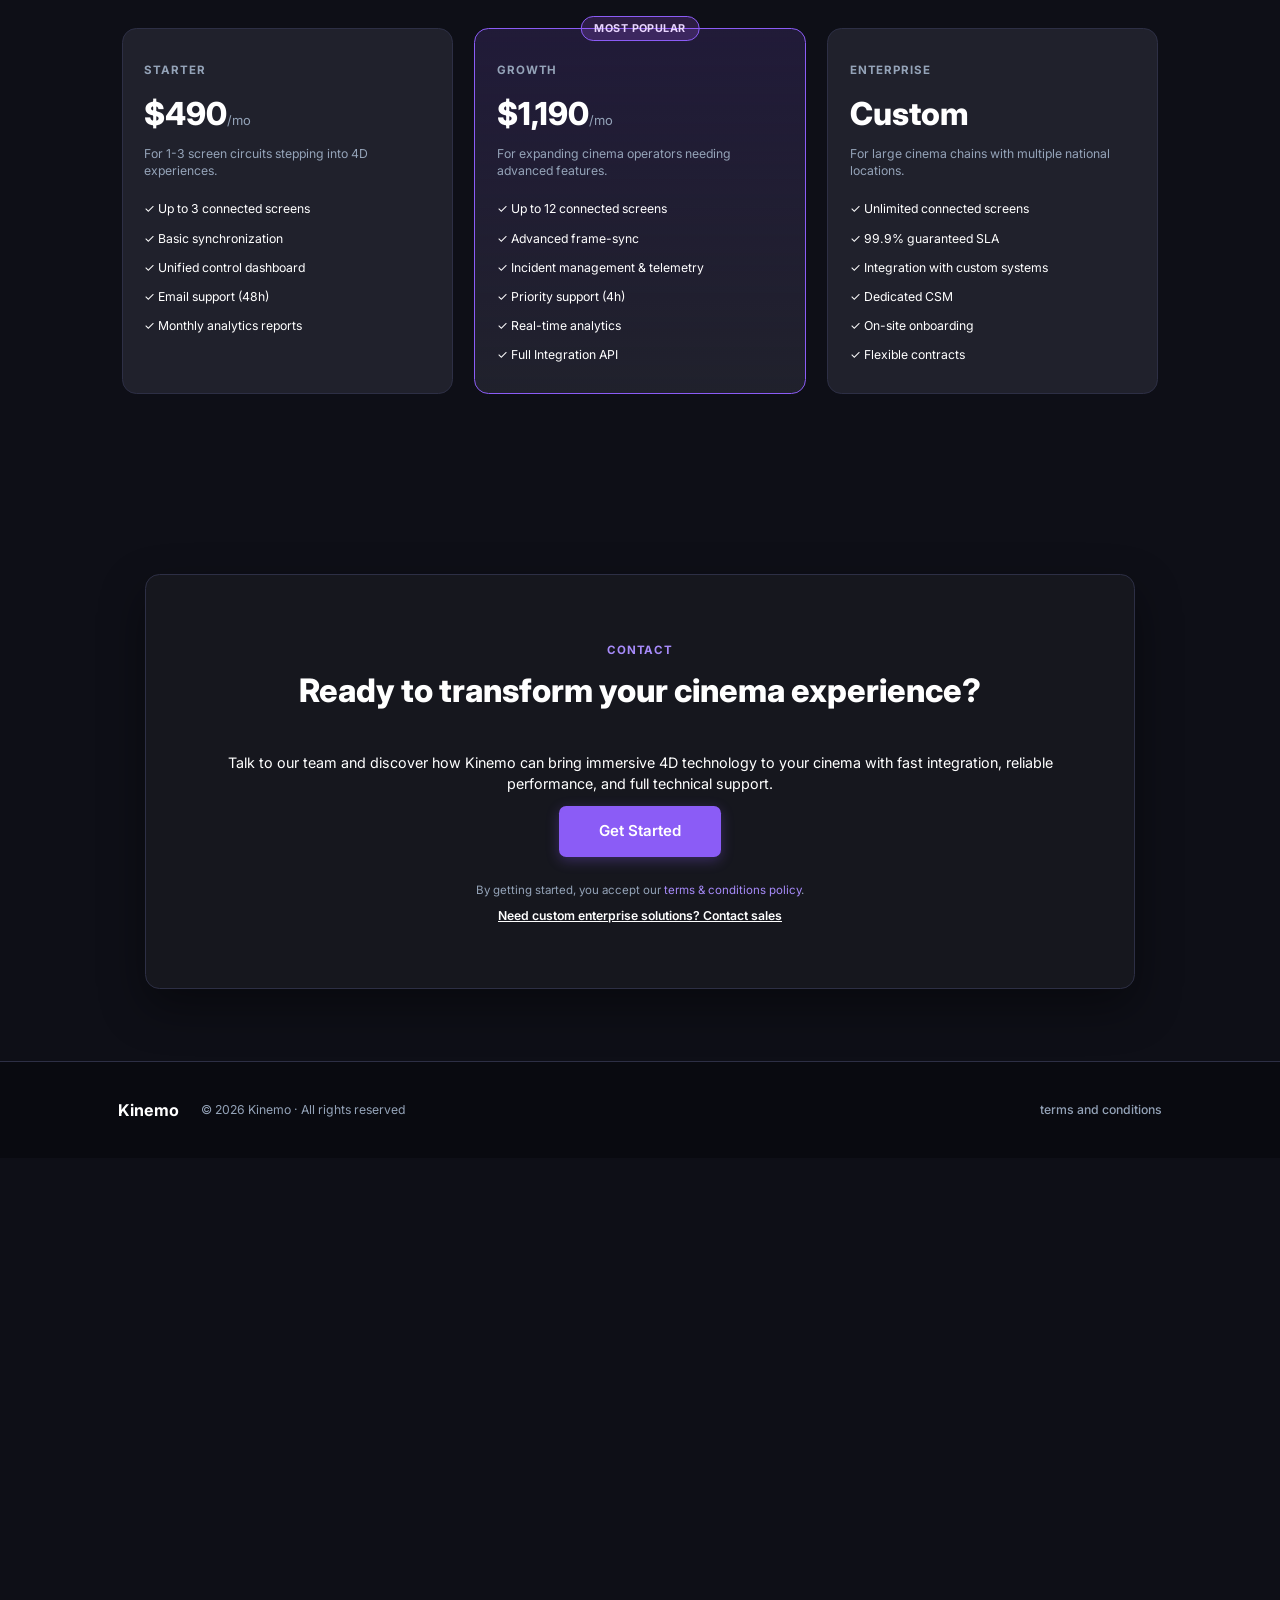
==== commit 46f2e8eb: "feat(landing): add Edson Llamozas to team section" ====
--- a/Kinemo-landing/index.html
+++ b/Kinemo-landing/index.html
@@ -194,6 +194,12 @@
                     <span class="member-code">u20231d789</span>
                 </div>
             </div>
+
+            <div class="team-card">
+                <img src="assets/Edson.jpeg" alt="Edson Diego Llamozas Diaz" class="team-avatar">
+                <h3 class="member-name">Llamozas Diaz, Edson Diego</h3>
+                <span class="member-code">u202319398</span>
+            </div>
         </div>
 
         <!-- PARTE INFERIOR: VIDEO -->
